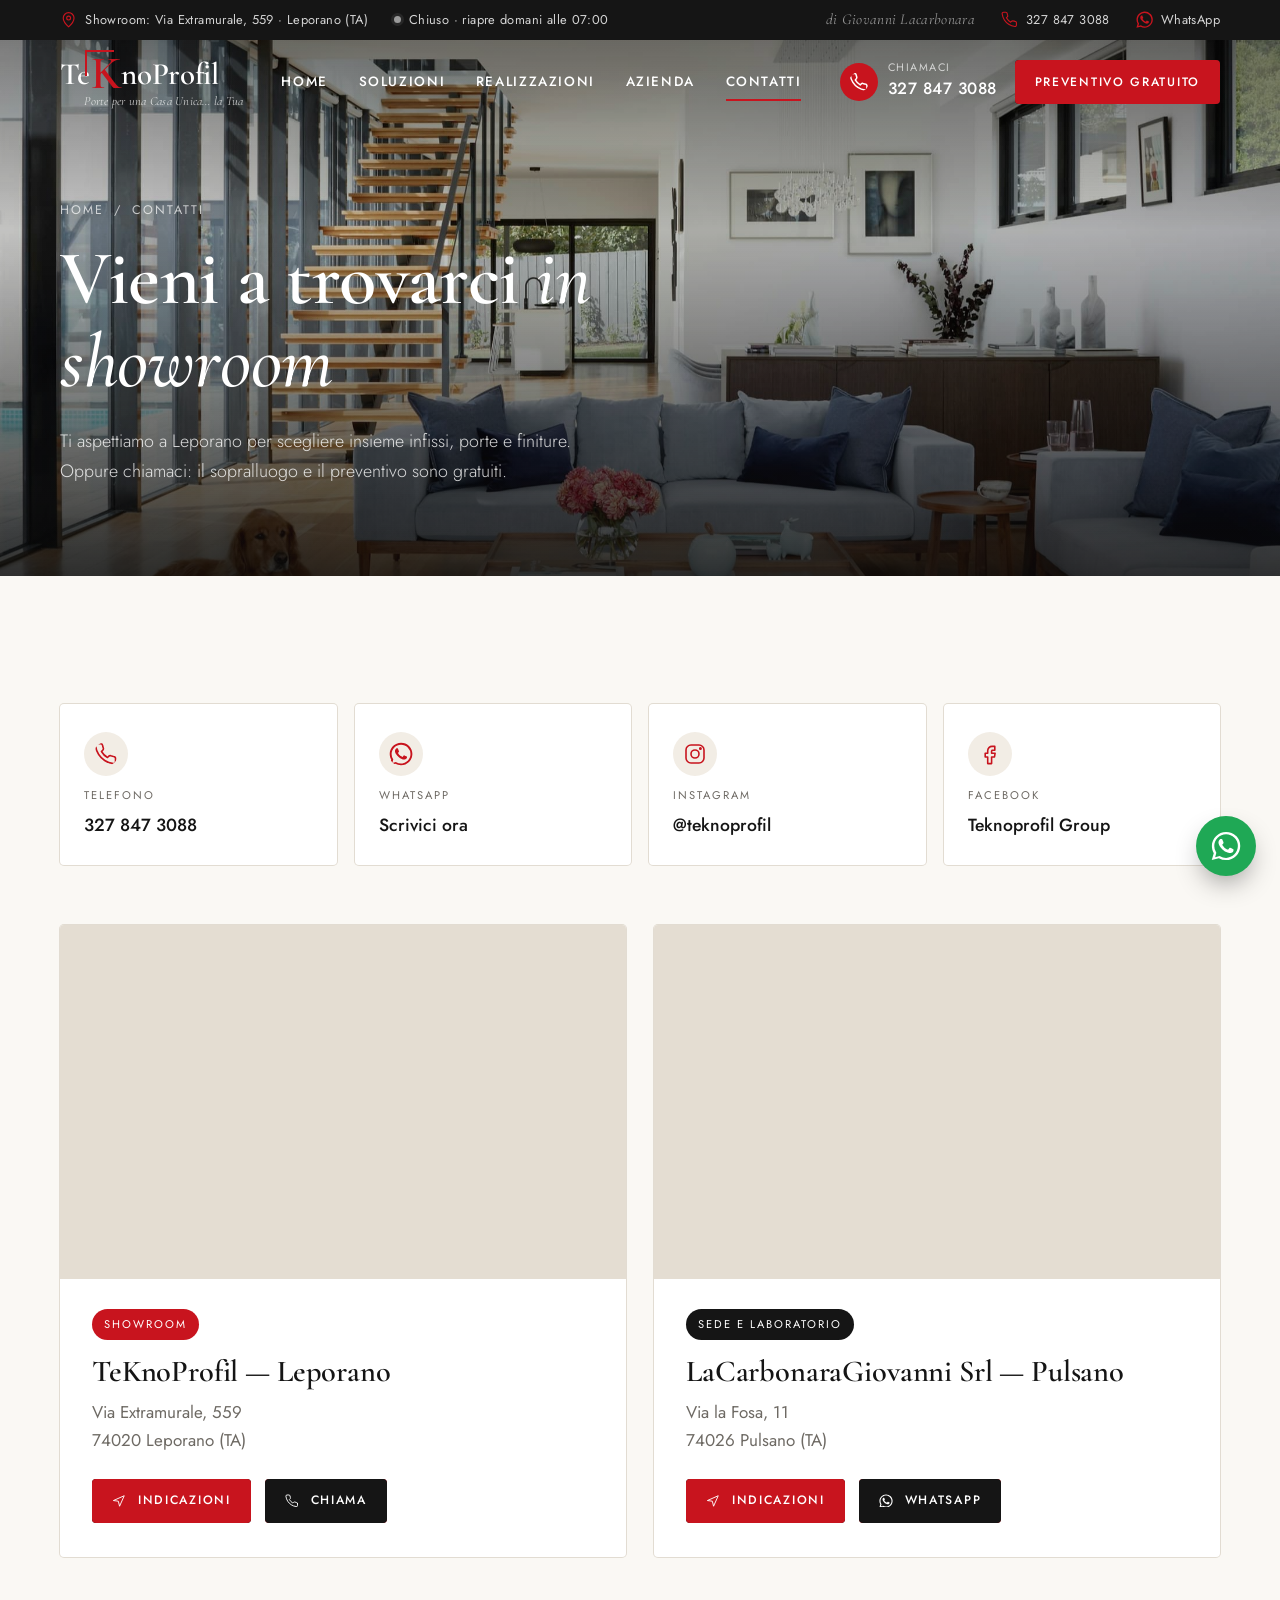
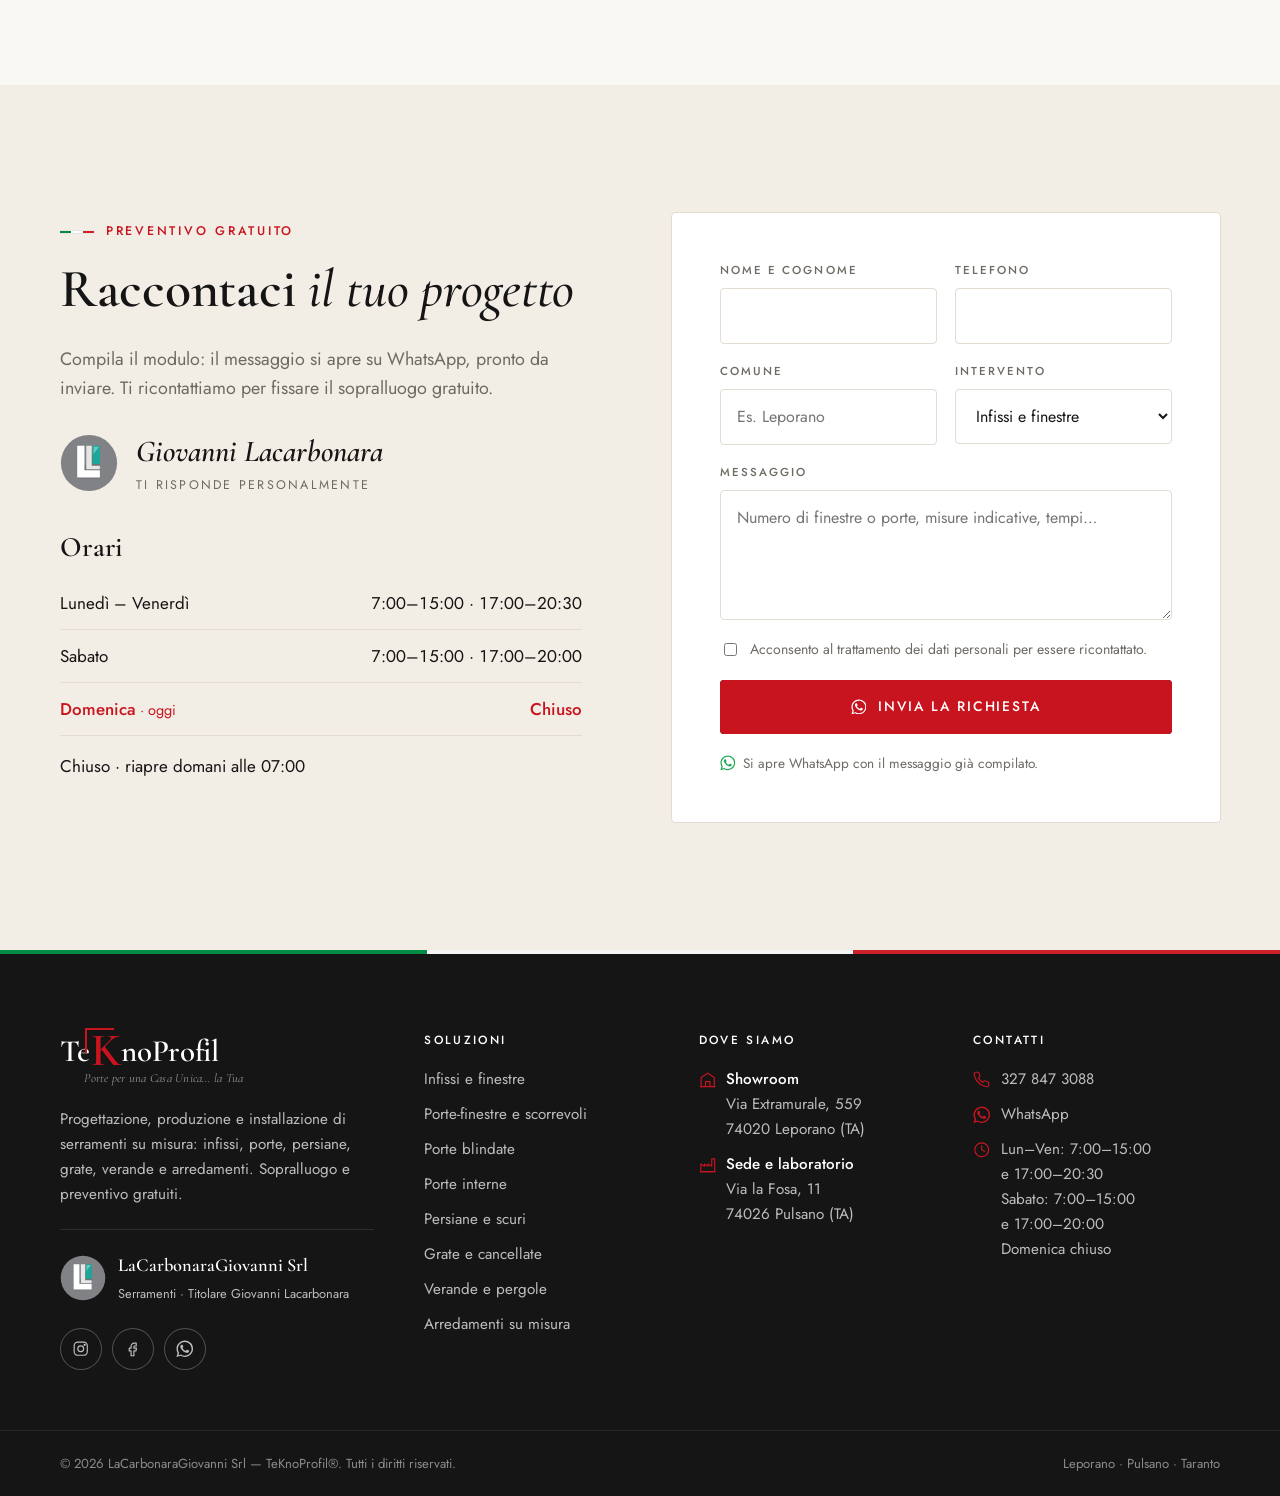
==== contatti.html @ ba3223a2 "Sito vetrina TeKnoProfil – LaCarbonaraGiovanni Srl Home con slider a tutto schermo, pagine Soluzioni" ====
<!doctype html>
<html lang="it">
<head>
<meta charset="utf-8">
<meta name="viewport" content="width=device-width, initial-scale=1, viewport-fit=cover">
<title>Contatti — Showroom a Leporano (TA) | TeKnoProfil · Giovanni Lacarbonara</title>
<meta name="description" content="Showroom TeKnoProfil: Via Extramurale 559, 74020 Leporano (TA). Sede e laboratorio: Via la Fosa 11, Pulsano (TA). Tel. e WhatsApp 327 847 3088. Preventivi gratuiti.">
<meta name="theme-color" content="#151515">
<meta property="og:type" content="website">
<meta property="og:locale" content="it_IT">
<meta property="og:site_name" content="TeKnoProfil">
<meta property="og:title" content="Contatti — Showroom a Leporano (TA) | TeKnoProfil · Giovanni Lacarbonara">
<meta property="og:description" content="Showroom TeKnoProfil: Via Extramurale 559, 74020 Leporano (TA). Sede e laboratorio: Via la Fosa 11, Pulsano (TA). Tel. e WhatsApp 327 847 3088. Preventivi gratuiti.">
<meta property="og:image" content="assets/img/hero-5.jpg">
<link rel="icon" href="assets/img/favicon.svg" type="image/svg+xml">
<link rel="preconnect" href="https://fonts.googleapis.com">
<link rel="preconnect" href="https://fonts.gstatic.com" crossorigin>
<link href="https://fonts.googleapis.com/css2?family=Cormorant+Garamond:ital,wght@0,500;0,600;0,700;1,500;1,600&family=Jost:wght@300;400;500;600&display=swap" rel="stylesheet">
<link rel="stylesheet" href="assets/css/style.css">
<script>(function(d){d.className+=' js';if(!matchMedia('(prefers-reduced-motion: reduce)').matches)d.className+=' wt-closed'})(document.documentElement)</script>
<script type="application/ld+json">{"@context":"https://schema.org","@type":"HomeAndConstructionBusiness","name":"TeKnoProfil – LaCarbonaraGiovanni Srl","founder":{"@type":"Person","name":"Giovanni Lacarbonara"},"description":"Progettazione, produzione e installazione di infissi, porte, persiane, grate e arredamenti su misura.","telephone":"+393278473088","image":"assets/img/hero-5.jpg","address":{"@type":"PostalAddress","streetAddress":"Via Extramurale 559","postalCode":"74020","addressLocality":"Leporano","addressRegion":"TA","addressCountry":"IT"},"openingHoursSpecification":[{"@type":"OpeningHoursSpecification","dayOfWeek":["Monday","Tuesday","Wednesday","Thursday","Friday"],"opens":"07:00","closes":"15:00"},{"@type":"OpeningHoursSpecification","dayOfWeek":["Monday","Tuesday","Wednesday","Thursday","Friday"],"opens":"17:00","closes":"20:30"},{"@type":"OpeningHoursSpecification","dayOfWeek":"Saturday","opens":"07:00","closes":"15:00"},{"@type":"OpeningHoursSpecification","dayOfWeek":"Saturday","opens":"17:00","closes":"20:00"}],"aggregateRating":{"@type":"AggregateRating","ratingValue":"4.7","reviewCount":"6"},"sameAs":["https://www.instagram.com/teknoprofil/","https://www.facebook.com/Teknoprofil/"]}</script>
</head>
<body data-page="contatti.html">

<div class="wt" aria-hidden="true">
  <div class="wt-leaf wt-leaf--l"><span class="wt-handle"></span></div>
  <div class="wt-leaf wt-leaf--r"></div>
  <div class="wt-brand"><span class="logo"><span class="logo-mark">Te<span class="logo-k">K</span>noProfil</span><span class="logo-tag">Porte per una Casa Unica… la Tua</span></span></div>
</div>

<header class="site-top">
  <div class="topbar">
    <div class="wrap">
      <div class="topbar-group">
        <a href="contatti.html#showroom"><svg class="i" data-i="pin"></svg>Showroom: Via Extramurale, 559 · Leporano (TA)</a>
        <span class="status" data-status>Lun–Sab 7:00–15:00 · 17:00–20:30</span>
      </div>
      <div class="topbar-group">
        <span class="topbar-brand">di Giovanni Lacarbonara</span>
        <a href="tel:+393278473088"><svg class="i" data-i="phone"></svg>327 847 3088</a>
        <a href="https://wa.me/393278473088" target="_blank" rel="noopener"><svg class="i" data-i="whatsapp"></svg>WhatsApp</a>
      </div>
    </div>
  </div>
  <div class="header">
    <div class="wrap">
      <a href="index.html" class="logo" aria-label="TeKnoProfil — Home"><span class="logo-mark">Te<span class="logo-k">K</span>noProfil</span><span class="logo-tag">Porte per una Casa Unica… la Tua</span></a>
      <nav class="nav" aria-label="Menu principale">
        <a href="index.html">Home</a>
        <a href="soluzioni.html">Soluzioni</a>
        <a href="realizzazioni.html">Realizzazioni</a>
        <a href="index.html#azienda">Azienda</a>
        <a href="contatti.html" aria-current="page">Contatti</a>
      </nav>
      <div class="header-actions">
        <a class="header-phone" href="tel:+393278473088"><svg class="i" data-i="phone"></svg><span><small>Chiamaci</small><b>327 847 3088</b></span></a>
        <a class="btn btn--sm" href="contatti.html#preventivo">Preventivo gratuito</a>
        <button class="burger" type="button" data-menu-open aria-label="Apri il menu"><svg class="i" data-i="menu"></svg></button>
      </div>
    </div>
  </div>
</header>

<div class="mmenu" role="dialog" aria-label="Menu">
  <div class="mmenu-head">
    <a href="index.html" class="logo"><span class="logo-mark">Te<span class="logo-k">K</span>noProfil</span><span class="logo-tag">Porte per una Casa Unica… la Tua</span></a>
    <button class="burger" type="button" data-menu-close aria-label="Chiudi il menu" style="display:inline-flex"><svg class="i" data-i="close"></svg></button>
  </div>
  <nav>
    <a href="index.html">Home<svg class="i" data-i="arrow"></svg></a>
    <a href="soluzioni.html">Soluzioni<svg class="i" data-i="arrow"></svg></a>
    <a href="realizzazioni.html">Realizzazioni<svg class="i" data-i="arrow"></svg></a>
    <a href="index.html#azienda">Azienda<svg class="i" data-i="arrow"></svg></a>
    <a href="contatti.html" aria-current="page">Contatti<svg class="i" data-i="arrow"></svg></a>
  </nav>
  <div class="mmenu-foot">
    <a href="tel:+393278473088"><svg class="i" data-i="phone"></svg>327 847 3088</a>
    <a href="https://wa.me/393278473088" target="_blank" rel="noopener"><svg class="i" data-i="whatsapp"></svg>Scrivici su WhatsApp</a>
    <a href="https://www.google.com/maps/dir/?api=1&destination=Via%20Extramurale%20559%2C%2074020%20Leporano%20TA" target="_blank" rel="noopener"><svg class="i" data-i="pin"></svg>Via Extramurale, 559, Leporano (TA)</a>
    <span><svg class="i" data-i="clock"></svg><span data-status>Lun–Sab 7:00–15:00 · 17:00–20:30</span></span>
  </div>
</div>

<main>
  <section class="page-hero">
    <div class="page-hero-bg" style="background-image:url('assets/img/hero-5.jpg')" data-bg-first="assets/img/hero-5.jpg"></div>
    <div class="wrap">
      <div class="crumbs"><a href="index.html">Home</a><span>/</span><span>Contatti</span></div>
      <h1>Vieni a trovarci <em>in showroom</em></h1>
      <p>Ti aspettiamo a Leporano per scegliere insieme infissi, porte e finiture. Oppure chiamaci: il sopralluogo e il preventivo sono gratuiti.</p>
    </div>
  </section>

  <section class="section">
    <div class="wrap">
      <div class="contact-cards">
        <a class="ccard" href="tel:+393278473088" data-reveal><svg class="i" data-i="phone"></svg><small>Telefono</small><b>327 847 3088</b></a>
        <a class="ccard" href="https://wa.me/393278473088" target="_blank" rel="noopener" data-reveal data-delay="1"><svg class="i" data-i="whatsapp"></svg><small>WhatsApp</small><b>Scrivici ora</b></a>
        <a class="ccard" href="https://www.instagram.com/teknoprofil/" target="_blank" rel="noopener" data-reveal data-delay="2"><svg class="i" data-i="instagram"></svg><small>Instagram</small><b>@teknoprofil</b></a>
        <a class="ccard" href="https://www.facebook.com/Teknoprofil/" target="_blank" rel="noopener" data-reveal data-delay="3"><svg class="i" data-i="facebook"></svg><small>Facebook</small><b>Teknoprofil Group</b></a>
      </div>

      <div class="contact-grid">
        <article class="place" id="showroom" data-reveal>
          <div class="place-map"><iframe title="Mappa showroom TeKnoProfil Leporano" src="https://maps.google.com/maps?q=Via%20Extramurale%20559%2C%2074020%20Leporano%20TA&z=16&output=embed" loading="lazy" referrerpolicy="no-referrer-when-downgrade"></iframe></div>
          <div class="place-body">
            <span class="place-label">Showroom</span>
            <h3>TeKnoProfil — Leporano</h3>
            <address>Via Extramurale, 559<br>74020 Leporano (TA)</address>
            <div class="btn-row">
              <a class="btn btn--sm" href="https://www.google.com/maps/dir/?api=1&destination=Via%20Extramurale%20559%2C%2074020%20Leporano%20TA" target="_blank" rel="noopener"><svg class="i" data-i="nav"></svg> Indicazioni</a>
              <a class="btn btn--sm btn--dark" href="tel:+393278473088"><svg class="i" data-i="phone"></svg> Chiama</a>
            </div>
          </div>
        </article>
        <article class="place" id="laboratorio" data-reveal data-delay="1">
          <div class="place-map"><iframe title="Mappa sede LaCarbonaraGiovanni Srl Pulsano" src="https://maps.google.com/maps?q=Lacarbonaragiovanni%20Srl%2C%20Via%20la%20Fosa%2011%2C%2074026%20Pulsano%20TA&z=16&output=embed" loading="lazy" referrerpolicy="no-referrer-when-downgrade"></iframe></div>
          <div class="place-body">
            <span class="place-label place-label--dark">Sede e laboratorio</span>
            <h3>LaCarbonaraGiovanni Srl — Pulsano</h3>
            <address>Via la Fosa, 11<br>74026 Pulsano (TA)</address>
            <div class="btn-row">
              <a class="btn btn--sm" href="https://maps.app.goo.gl/sTUHsdNEPyLSbKh97" target="_blank" rel="noopener"><svg class="i" data-i="nav"></svg> Indicazioni</a>
              <a class="btn btn--sm btn--dark" href="https://wa.me/393278473088" target="_blank" rel="noopener"><svg class="i" data-i="whatsapp"></svg> WhatsApp</a>
            </div>
          </div>
        </article>
      </div>
    </div>
  </section>

  <section class="section section--sand" id="preventivo">
    <div class="wrap split" style="align-items:start">
      <div>
        <span class="kicker" data-reveal>Preventivo gratuito</span>
        <h2 data-reveal>Raccontaci <em>il tuo progetto</em></h2>
        <p class="lead" data-reveal>Compila il modulo: il messaggio si apre su WhatsApp, pronto da inviare. Ti ricontattiamo per fissare il sopralluogo gratuito.</p>
        <div class="signature" data-reveal style="border-top:0;padding-top:0;margin:30px 0 34px">
          <span class="signature-mono"><svg class="lcg-mark" viewBox="0 0 64 64" width="58" height="58" aria-hidden="true"><circle cx="32" cy="32" r="31" fill="#808285"/><path d="M44 13v36H19v-3l25-33z" fill="#000" opacity=".12"/><path d="M19 13h8v27h17v8H19z" fill="#fff"/><path d="M29 13h6v22h9v4H29z" fill="#e6e6e6"/><path d="M36 13h8v20h-8z" fill="#17a99b"/><path d="M37 14h6l-6 8z" fill="#fff" opacity=".35"/></svg></span>
          <div><b>Giovanni Lacarbonara</b><span>Ti risponde personalmente</span></div>
        </div>
        <h3 data-reveal>Orari</h3>
        <table class="hours" data-reveal>
          <tr data-day="1,2,3,4,5"><td>Lunedì – Venerdì</td><td>7:00–15:00 · 17:00–20:30</td></tr>
          <tr data-day="6"><td>Sabato</td><td>7:00–15:00 · 17:00–20:00</td></tr>
          <tr data-day="0"><td>Domenica</td><td>Chiuso</td></tr>
        </table>
        <p data-reveal style="margin-top:16px;display:flex;gap:10px;align-items:center"><span class="status" data-status style="color:var(--ink)"></span></p>
      </div>
      <div class="form-card" data-reveal>
        <form class="form" data-wa-form>
          <div class="field"><label for="f-nome">Nome e cognome</label><input id="f-nome" name="nome" autocomplete="name" required></div>
          <div class="field"><label for="f-tel">Telefono</label><input id="f-tel" name="telefono" type="tel" autocomplete="tel" required></div>
          <div class="field"><label for="f-comune">Comune</label><input id="f-comune" name="comune" autocomplete="address-level2" placeholder="Es. Leporano"></div>
          <div class="field"><label for="f-tipo">Intervento</label><select id="f-tipo" name="tipo"><option>Infissi e finestre</option><option>Porte-finestre e scorrevoli</option><option>Porte blindate</option><option>Porte interne</option><option>Persiane e scuri</option><option>Grate, cancelli e ferro</option><option>Verande e pergole</option><option>Scale su misura</option><option>Arredamenti e ristrutturazioni</option><option>Altro</option></select></div>
          <div class="field field--full"><label for="f-msg">Messaggio</label><textarea id="f-msg" name="messaggio" placeholder="Numero di finestre o porte, misure indicative, tempi…"></textarea></div>
          <label class="check"><input type="checkbox" required> Acconsento al trattamento dei dati personali per essere ricontattato.</label>
          <div class="field--full"><button class="btn btn--block" type="submit"><svg class="i" data-i="whatsapp"></svg> Invia la richiesta</button></div>
          <p class="form-note"><svg class="i" data-i="whatsapp"></svg> Si apre WhatsApp con il messaggio già compilato.</p>
        </form>
      </div>
    </div>
  </section>
</main>

<footer class="footer">
  <div class="tricolor"></div>
  <div class="wrap footer-top">
    <div class="footer-brand">
      <a href="index.html" class="logo"><span class="logo-mark">Te<span class="logo-k">K</span>noProfil</span><span class="logo-tag">Porte per una Casa Unica… la Tua</span></a>
      <p>Progettazione, produzione e installazione di serramenti su misura: infissi, porte, persiane, grate, verande e arredamenti. Sopralluogo e preventivo gratuiti.</p>
      <div class="lcg"><svg class="lcg-mark" viewBox="0 0 64 64" width="46" height="46" aria-hidden="true"><circle cx="32" cy="32" r="31" fill="#808285"/><path d="M44 13v36H19v-3l25-33z" fill="#000" opacity=".12"/><path d="M19 13h8v27h17v8H19z" fill="#fff"/><path d="M29 13h6v22h9v4H29z" fill="#e6e6e6"/><path d="M36 13h8v20h-8z" fill="#17a99b"/><path d="M37 14h6l-6 8z" fill="#fff" opacity=".35"/></svg><div><b>LaCarbonaraGiovanni Srl</b><span>Serramenti · Titolare Giovanni Lacarbonara</span></div></div>
      <div class="social">
        <a href="https://www.instagram.com/teknoprofil/" target="_blank" rel="noopener" aria-label="Instagram"><svg class="i" data-i="instagram"></svg></a>
        <a href="https://www.facebook.com/Teknoprofil/" target="_blank" rel="noopener" aria-label="Facebook"><svg class="i" data-i="facebook"></svg></a>
        <a href="https://wa.me/393278473088" target="_blank" rel="noopener" aria-label="WhatsApp"><svg class="i" data-i="whatsapp"></svg></a>
      </div>
    </div>
    <div>
      <h4>Soluzioni</h4>
      <ul>
        <li><a href="soluzioni.html#infissi">Infissi e finestre</a></li>
        <li><a href="soluzioni.html#porte-finestre">Porte-finestre e scorrevoli</a></li>
        <li><a href="soluzioni.html#blindate">Porte blindate</a></li>
        <li><a href="soluzioni.html#interne">Porte interne</a></li>
        <li><a href="soluzioni.html#persiane">Persiane e scuri</a></li>
        <li><a href="soluzioni.html#ferro">Grate e cancellate</a></li>
        <li><a href="soluzioni.html#verande">Verande e pergole</a></li>
        <li><a href="soluzioni.html#arredamenti">Arredamenti su misura</a></li>
      </ul>
    </div>
    <div>
      <h4>Dove siamo</h4>
      <ul>
        <li><svg class="i" data-i="showroom"></svg><a href="contatti.html#showroom"><b style="color:#fff;font-weight:500">Showroom</b><br>Via Extramurale, 559<br>74020 Leporano (TA)</a></li>
        <li><svg class="i" data-i="factory"></svg><a href="contatti.html#laboratorio"><b style="color:#fff;font-weight:500">Sede e laboratorio</b><br>Via la Fosa, 11<br>74026 Pulsano (TA)</a></li>
      </ul>
    </div>
    <div>
      <h4>Contatti</h4>
      <ul>
        <li><svg class="i" data-i="phone"></svg><a href="tel:+393278473088">327 847 3088</a></li>
        <li><svg class="i" data-i="whatsapp"></svg><a href="https://wa.me/393278473088" target="_blank" rel="noopener">WhatsApp</a></li>
        <li><svg class="i" data-i="clock"></svg><span>Lun–Ven: 7:00–15:00<br>e 17:00–20:30<br>Sabato: 7:00–15:00<br>e 17:00–20:00<br>Domenica chiuso</span></li>
      </ul>
    </div>
  </div>
  <div class="footer-bottom">
    <div class="wrap">
      <span>© <span data-year>2026</span> LaCarbonaraGiovanni Srl — TeKnoProfil®. Tutti i diritti riservati.</span>
      <span>Leporano · Pulsano · Taranto</span>
    </div>
  </div>
</footer>

<a class="fab-wa" href="https://wa.me/393278473088" target="_blank" rel="noopener" aria-label="Scrivici su WhatsApp"><svg class="i" data-i="whatsapp"></svg></a>
<nav class="mbar" aria-label="Azioni rapide">
  <a href="tel:+393278473088"><svg class="i" data-i="phone"></svg>Chiama</a>
  <a class="is-wa" href="https://wa.me/393278473088" target="_blank" rel="noopener"><svg class="i" data-i="whatsapp"></svg>WhatsApp</a>
  <a href="https://www.google.com/maps/dir/?api=1&destination=Via%20Extramurale%20559%2C%2074020%20Leporano%20TA" target="_blank" rel="noopener"><svg class="i" data-i="nav"></svg>Mappa</a>
  <a class="is-red" href="contatti.html#preventivo"><svg class="i" data-i="ruler"></svg>Preventivo</a>
</nav>

<script src="assets/js/main.js"></script>
</body>
</html>
---- assets/css/style.css ----
/* ==========================================================================
   TeKnoProfil — LaCarbonaraGiovanni Srl
   Charte : noir / rouge TeKnoProfil / crème, accents tricolores
   ========================================================================== */

:root {
  --ink: #151515;
  --ink-2: #212325;
  --ink-3: #2c2f32;
  --red: #c8141e;
  --red-dark: #9d0f17;
  --paper: #faf8f4;
  --sand: #f2ede5;
  --stone: #e4ddd2;
  --line: #e2dcd2;
  --muted: #6e6a64;
  --white: #fff;
  --it-green: #008c45;
  --it-red: #cd212a;

  --f-display: "Cormorant Garamond", "Times New Roman", serif;
  --f-text: "Jost", "Helvetica Neue", Arial, sans-serif;

  --wrap: 1240px;
  --gutter: clamp(16px, 4vw, 40px);
  --tb: 40px;          /* topbar height */
  --hh: 84px;          /* header height */
  --radius: 4px;
  --ease: cubic-bezier(.65, .05, .25, 1);
  --shadow: 0 18px 40px -22px rgba(0, 0, 0, .35);
}

*, *::before, *::after { box-sizing: border-box; }
html { scroll-behavior: smooth; -webkit-text-size-adjust: 100%; }
body {
  margin: 0;
  font-family: var(--f-text);
  font-size: 17px;
  line-height: 1.65;
  color: var(--ink);
  background: var(--paper);
  -webkit-font-smoothing: antialiased;
  overflow-x: hidden;
}
img { max-width: 100%; height: auto; display: block; }
a { color: inherit; text-decoration: none; }
button { font: inherit; color: inherit; background: none; border: 0; cursor: pointer; }
svg.i { width: 1.15em; height: 1.15em; flex: none; fill: none; stroke: currentColor; stroke-width: 1.6; stroke-linecap: round; stroke-linejoin: round; }
svg.i--fill { fill: currentColor; stroke: none; }
.sr-only { position: absolute; width: 1px; height: 1px; overflow: hidden; clip: rect(0 0 0 0); white-space: nowrap; }
.wrap { width: 100%; max-width: var(--wrap); margin: 0 auto; padding: 0 var(--gutter); }
::selection { background: var(--red); color: #fff; }

/* ---------- Typography ---------- */
h1, h2, h3, h4, .step-n, .fact b, .media-badge b, .feature-num { font-variant-numeric: lining-nums; }
h1, h2, h3, h4 { font-family: var(--f-display); font-weight: 600; line-height: 1.08; margin: 0 0 .5em; letter-spacing: -.005em; }
h1 { font-size: clamp(2.6rem, 6.4vw, 5.4rem); }
h2 { font-size: clamp(2.1rem, 4.2vw, 3.4rem); }
h3 { font-size: clamp(1.5rem, 2.2vw, 1.9rem); }
h1 em, h2 em, h3 em { font-style: italic; font-weight: 500; }
p { margin: 0 0 1.1em; }
.lead { font-size: clamp(1.05rem, 1.4vw, 1.2rem); color: var(--muted); max-width: 62ch; }

.kicker {
  display: inline-flex; align-items: center; gap: 12px;
  font-size: .78rem; font-weight: 500; letter-spacing: .22em; text-transform: uppercase;
  color: var(--red); margin-bottom: 18px;
}
.kicker::before {
  content: ""; width: 34px; height: 2px; flex: none;
  background: linear-gradient(90deg, var(--it-green) 0 33.3%, #fff 33.3% 66.6%, var(--it-red) 66.6%);
  box-shadow: 0 0 0 .5px rgba(0,0,0,.08);
}
.kicker--light { color: #fff; }

.section { padding: clamp(72px, 10vw, 130px) 0; position: relative; }
.section--sand { background: var(--sand); }
.section--dark { background: var(--ink); color: #fff; }
.section--dark .lead { color: rgba(255,255,255,.72); }
.section-head { display: flex; align-items: flex-end; justify-content: space-between; gap: 32px; margin-bottom: clamp(40px, 5vw, 64px); flex-wrap: wrap; }
.section-head h2 { margin: 0; max-width: 13em; }
.section-head--center { flex-direction: column; align-items: center; text-align: center; }
.section-head--center h2 { max-width: 22ch; }
.section-head--center .lead { margin: 0 auto; }
.title-rule { display: block; width: 46px; height: 2px; background: var(--red); margin: 18px auto 0; }

/* ---------- Logo ---------- */
.logo { display: inline-flex; flex-direction: column; line-height: 1; color: var(--ink); }
.logo-mark {
  font-family: var(--f-display); font-weight: 600; font-size: 31px; letter-spacing: -.01em;
  display: inline-flex; align-items: flex-end; white-space: nowrap;
}
.logo-k {
  position: relative; color: var(--red); font-size: 1.5em; line-height: .72; margin: 0 .015em 0 .03em;
  font-weight: 600;
}
.logo-k::before {
  content: ""; position: absolute; left: -.13em; top: -.13em; width: .62em; height: .55em;
  border-top: 2px solid var(--red); border-left: 2px solid var(--red);
}
.logo-tag {
  font-family: var(--f-display); font-style: italic; font-size: 12.5px; letter-spacing: .02em;
  margin: 5px 0 0 1.95em; color: var(--muted); white-space: nowrap;
}

/* ---------- Buttons : "anta" — le due ante si aprono al passaggio ---------- */
.btn {
  --leaf: var(--red); --behind: var(--ink); --fg: #fff; --fg-hover: #fff;
  position: relative; isolation: isolate; overflow: hidden;
  display: inline-flex; align-items: center; justify-content: center; gap: 12px;
  min-height: 54px; padding: 0 30px;
  font-family: var(--f-text); font-size: .86rem; font-weight: 500; letter-spacing: .14em; text-transform: uppercase;
  color: var(--fg); background: var(--behind);
  border-radius: var(--radius);
  perspective: 420px;
  transition: color .4s var(--ease), box-shadow .4s;
  white-space: nowrap;
}
.btn::before, .btn::after {
  content: ""; position: absolute; top: 0; bottom: 0; width: 50.5%; z-index: -1;
  background: var(--leaf);
  transition: transform .62s var(--ease);
  backface-visibility: hidden;
}
.btn::before { left: 0; transform-origin: left center; }
.btn::after { right: 0; transform-origin: right center; }
.btn:hover::before, .btn:focus-visible::before { transform: rotateY(-86deg); }
.btn:hover::after, .btn:focus-visible::after { transform: rotateY(86deg); }
.btn:hover, .btn:focus-visible { color: var(--fg-hover); box-shadow: 0 14px 30px -14px rgba(0,0,0,.5); }
.btn:focus-visible { outline: 2px solid var(--red); outline-offset: 3px; }
.btn .i { transition: transform .45s var(--ease); }
.btn:hover .i--arrow { transform: translateX(5px); }
.btn--dark { --leaf: var(--ink); --behind: var(--red); }
.btn--light { --leaf: #fff; --behind: var(--red); --fg: var(--ink); --fg-hover: #fff; }
/* vetro : le ante bianche partono aperte e si chiudono al passaggio */
.btn--glass { --leaf: #fff; --behind: rgba(255,255,255,.08); --fg: #fff; --fg-hover: var(--ink); box-shadow: inset 0 0 0 1px rgba(255,255,255,.6); backdrop-filter: blur(6px); }
.btn--glass::before { transform: rotateY(-90deg); }
.btn--glass::after { transform: rotateY(90deg); }
.btn--glass:hover::before, .btn--glass:hover::after, .btn--glass:focus-visible::before, .btn--glass:focus-visible::after { transform: rotateY(0); }
.btn--glass:hover { box-shadow: inset 0 0 0 1px #fff; }
.btn--wa { --leaf: #1fa855; --behind: var(--ink); }
.btn--sm { min-height: 44px; padding: 0 20px; font-size: .76rem; }
.btn--block { width: 100%; }
.btn-row { display: flex; flex-wrap: wrap; gap: 14px; }

.link-arrow {
  display: inline-flex; align-items: center; gap: 10px; font-weight: 500; font-size: .85rem;
  letter-spacing: .14em; text-transform: uppercase; color: var(--ink);
  padding-bottom: 4px; background: linear-gradient(var(--red), var(--red)) left bottom / 0 2px no-repeat;
  transition: background-size .45s var(--ease);
}
.link-arrow:hover { background-size: 100% 2px; }
.link-arrow .i { color: var(--red); transition: transform .4s var(--ease); }
.link-arrow:hover .i { transform: translateX(4px); }
.section--dark .link-arrow { color: #fff; }

/* ---------- Header ---------- */
.site-top { position: fixed; inset: 0 0 auto; z-index: 100; transition: transform .5s var(--ease); }
.topbar {
  height: var(--tb); background: var(--ink); color: rgba(255,255,255,.82);
  font-size: .8rem; letter-spacing: .03em;
}
.topbar .wrap { height: 100%; display: flex; align-items: center; justify-content: space-between; gap: 24px; }
.topbar-group { display: flex; align-items: center; gap: 26px; }
.topbar a, .topbar span { display: inline-flex; align-items: center; gap: 8px; white-space: nowrap; }
.topbar a:hover { color: #fff; }
.topbar .i { color: var(--red); font-size: 15px; }
.topbar-brand { color: rgba(255,255,255,.55); font-style: italic; font-family: var(--f-display); font-size: .95rem; letter-spacing: .02em; }
.status { gap: 8px; }
.status::before { content: ""; width: 7px; height: 7px; border-radius: 50%; background: #9a9a9a; box-shadow: 0 0 0 3px rgba(255,255,255,.08); }
.status.is-open::before { background: #2ecc71; animation: pulse 2s infinite; }
@keyframes pulse { 50% { box-shadow: 0 0 0 6px rgba(46,204,113,.0), 0 0 0 3px rgba(46,204,113,.25); } }

.header { height: var(--hh); transition: background .4s, box-shadow .4s, color .4s; color: #fff; }
.header .wrap { height: 100%; display: flex; align-items: center; justify-content: space-between; gap: 28px; }
.header .logo { color: #fff; }
.header .logo-tag { color: rgba(255,255,255,.75); }
.site-top.is-solid .header { background: rgba(250,248,244,.97); color: var(--ink); box-shadow: 0 1px 0 var(--line), 0 10px 30px -20px rgba(0,0,0,.4); backdrop-filter: blur(10px); }
.site-top.is-solid .header .logo { color: var(--ink); }
.site-top.is-solid .header .logo-tag { color: var(--muted); }
.site-top.is-scrolled { transform: translateY(calc(-1 * var(--tb))); }

.nav { display: flex; align-items: center; gap: clamp(18px, 2.4vw, 36px); }
.nav a {
  position: relative; font-size: .84rem; font-weight: 500; letter-spacing: .12em; text-transform: uppercase; padding: 8px 0;
}
.nav a::after {
  content: ""; position: absolute; left: 50%; right: 50%; bottom: 0; height: 2px; background: var(--red);
  transition: left .4s var(--ease), right .4s var(--ease);
}
.nav a:hover::after, .nav a[aria-current="page"]::after { left: 0; right: 0; }
.header-actions { display: flex; align-items: center; gap: 18px; }
.header-phone { display: inline-flex; align-items: center; gap: 10px; font-weight: 500; letter-spacing: .03em; white-space: nowrap; }
.header-phone .i { width: 38px; height: 38px; padding: 9px; border-radius: 50%; background: var(--red); color: #fff; stroke-width: 1.8; }
.header-phone small { display: block; font-size: .68rem; letter-spacing: .14em; text-transform: uppercase; opacity: .7; font-weight: 400; line-height: 1.1; }
.header-phone b { font-weight: 500; font-size: 1.02rem; line-height: 1.2; }

.burger { display: none; width: 46px; height: 46px; align-items: center; justify-content: center; border-radius: 50%; }
.burger .i { width: 26px; height: 26px; stroke-width: 1.8; }

/* ---------- Mobile menu : si apre come una finestra (dal centro) ---------- */
.mmenu {
  position: fixed; inset: 0; z-index: 200; background: var(--ink); color: #fff;
  display: flex; flex-direction: column; padding: 22px var(--gutter) 30px;
  clip-path: inset(0 50% 0 50%); visibility: hidden;
  transition: clip-path .7s var(--ease), visibility 0s .7s;
}
.mmenu.is-open { clip-path: inset(0 0 0 0); visibility: visible; transition: clip-path .7s var(--ease), visibility 0s; }
.mmenu-head { display: flex; justify-content: space-between; align-items: center; }
.mmenu-head .logo { color: #fff; }
.mmenu-head .logo-tag { color: rgba(255,255,255,.6); }
.mmenu nav { display: flex; flex-direction: column; margin: auto 0; }
.mmenu nav a {
  font-family: var(--f-display); font-size: 2.4rem; font-weight: 500; padding: 8px 0;
  border-bottom: 1px solid rgba(255,255,255,.1); display: flex; justify-content: space-between; align-items: center;
  opacity: 0; transform: translateY(18px); transition: opacity .5s, transform .5s var(--ease), color .3s;
}
.mmenu nav a .i { color: var(--red); }
.mmenu nav a[aria-current="page"] { color: var(--red); }
.mmenu.is-open nav a { opacity: 1; transform: none; }
.mmenu.is-open nav a:nth-child(1) { transition-delay: .25s; }
.mmenu.is-open nav a:nth-child(2) { transition-delay: .3s; }
.mmenu.is-open nav a:nth-child(3) { transition-delay: .35s; }
.mmenu.is-open nav a:nth-child(4) { transition-delay: .4s; }
.mmenu.is-open nav a:nth-child(5) { transition-delay: .45s; }
.mmenu-foot { display: grid; gap: 10px; font-size: .95rem; color: rgba(255,255,255,.75); }
.mmenu-foot a, .mmenu-foot span { display: flex; align-items: center; gap: 10px; }
.mmenu-foot .i { color: var(--red); }

/* ---------- Hero slider ---------- */
.hero { position: relative; height: 100vh; height: 100svh; min-height: 620px; color: #fff; overflow: hidden; background: var(--ink); }
.hero-slide {
  position: absolute; inset: 0; margin: 0;
  background: var(--ink) center / cover no-repeat;
  opacity: 0; z-index: 0;
  transition: opacity 1.6s ease;
}
.hero-slide.is-active { opacity: 1; z-index: 2; animation: kenburns 9s linear forwards; }
.hero-slide.is-leaving { opacity: 1; z-index: 1; animation: kenburns 9s linear forwards; transition: none; }
@keyframes kenburns { from { transform: scale(1.13); } to { transform: scale(1.0); } }
.hero-slides { position: absolute; inset: 0; z-index: 0; overflow: hidden; }
.hero::after {
  content: ""; position: absolute; inset: 0; pointer-events: none; z-index: 1;
  background:
    linear-gradient(90deg, rgba(10,10,10,.78) 0%, rgba(10,10,10,.45) 42%, rgba(10,10,10,.05) 75%),
    linear-gradient(180deg, rgba(10,10,10,.55) 0%, rgba(10,10,10,0) 28%, rgba(10,10,10,0) 62%, rgba(10,10,10,.7) 100%);
}
.hero-content {
  position: relative; z-index: 2; height: 100%;
  display: flex; flex-direction: column; justify-content: center;
  padding-top: calc(var(--tb) + var(--hh) - 20px);
}
.hero-content h1 { max-width: 11.5em; margin-bottom: .35em; text-shadow: 0 2px 30px rgba(0,0,0,.25); }
.hero-content h1 em { color: #fff; display: block; }
.hero-content h1 .red { color: var(--red); font-style: normal; }
.hero-content p { font-size: clamp(1.05rem, 1.5vw, 1.25rem); max-width: 46ch; color: rgba(255,255,255,.86); margin-bottom: 34px; font-weight: 300; }
.hero-badge {
  display: inline-flex; align-items: center; gap: 10px; margin-top: 34px; font-size: .85rem; color: rgba(255,255,255,.85);
}
.hero-badge .stars { color: #f5b301; letter-spacing: 2px; display: inline-flex; }
.hero-badge .stars .i { width: 15px; height: 15px; }
.hero-badge b { color: #fff; font-weight: 500; }

.hero-bottom {
  position: absolute; z-index: 3; left: 0; right: 0; bottom: 0; padding-bottom: 34px;
}
.hero-bottom .wrap { display: flex; align-items: flex-end; justify-content: space-between; gap: 30px; }
.hero-caption { font-family: var(--f-display); font-style: italic; font-size: 1.25rem; color: rgba(255,255,255,.9); min-height: 1.6em; }
.hero-caption span { display: inline-block; transition: opacity .6s, transform .6s var(--ease); }
.hero-caption span.is-out { opacity: 0; transform: translateY(10px); }
.hero-controls { display: flex; align-items: center; gap: 22px; }
.hero-count { font-size: .82rem; letter-spacing: .18em; color: rgba(255,255,255,.75); font-variant-numeric: tabular-nums; }
.hero-count b { color: #fff; font-weight: 500; }
.hero-bars { display: flex; gap: 8px; }
.hero-bars button { width: 38px; height: 22px; position: relative; }
.hero-bars button::before, .hero-bars button::after { content: ""; position: absolute; left: 0; right: 0; top: 10px; height: 2px; background: rgba(255,255,255,.3); }
.hero-bars button::after { background: #fff; transform: scaleX(0); transform-origin: left; }
.hero-bars button.is-done::after { transform: scaleX(1); }
.hero-bars button.is-active::after { animation: bar var(--dur, 6.5s) linear forwards; }
@keyframes bar { to { transform: scaleX(1); } }
.hero-arrows { display: flex; gap: 8px; }
.hero-arrows button { width: 46px; height: 46px; border-radius: 50%; display: grid; place-items: center; box-shadow: inset 0 0 0 1px rgba(255,255,255,.4); transition: background .3s, color .3s; }
.hero-arrows button:hover { background: #fff; color: var(--ink); }
.scroll-cue {
  position: absolute; z-index: 3; left: 50%; bottom: 26px; transform: translateX(-50%);
  width: 26px; height: 42px; border-radius: 14px; box-shadow: inset 0 0 0 1.5px rgba(255,255,255,.6);
}
.scroll-cue::after { content: ""; position: absolute; left: 50%; top: 9px; width: 3px; height: 8px; margin-left: -1.5px; border-radius: 2px; background: #fff; animation: cue 1.8s infinite; }
@keyframes cue { 0% { opacity: 0; transform: translateY(0); } 30% { opacity: 1; } 100% { opacity: 0; transform: translateY(12px); } }

/* Page hero (pages interne) */
.page-hero { position: relative; min-height: 64vh; display: flex; align-items: flex-end; color: #fff; overflow: hidden; background: var(--ink); }
.page-hero-bg { position: absolute; inset: 0; background: center / cover no-repeat; transform: scale(1.06); animation: slowzoom 14s ease-out forwards; }
@keyframes slowzoom { to { transform: scale(1); } }
.page-hero::after { content: ""; position: absolute; inset: 0; background: linear-gradient(180deg, rgba(10,10,10,.6) 0%, rgba(10,10,10,.2) 40%, rgba(10,10,10,.82) 100%); }
.page-hero .wrap { position: relative; z-index: 2; padding-top: calc(var(--tb) + var(--hh) + 60px); padding-bottom: clamp(48px, 7vw, 90px); }
.page-hero h1 { font-size: clamp(2.6rem, 6vw, 4.8rem); max-width: 16ch; margin-bottom: .3em; }
.page-hero p { max-width: 56ch; color: rgba(255,255,255,.82); font-size: 1.12rem; font-weight: 300; margin: 0; }
.crumbs { display: flex; gap: 10px; font-size: .78rem; letter-spacing: .16em; text-transform: uppercase; color: rgba(255,255,255,.7); margin-bottom: 18px; }
.crumbs a:hover { color: #fff; }

/* ---------- Quick info strip ---------- */
.quick { background: var(--ink); color: #fff; position: relative; z-index: 4; }
.quick-grid { display: grid; grid-template-columns: repeat(4, 1fr); }
.quick-item {
  display: flex; gap: 16px; align-items: center; padding: 26px 22px;
  border-left: 1px solid rgba(255,255,255,.09); transition: background .35s;
}
.quick-item:first-child { border-left: 0; padding-left: 0; }
a.quick-item:hover { background: rgba(255,255,255,.04); }
.quick-item > .i { width: 46px; height: 46px; padding: 11px; border-radius: 50%; box-shadow: inset 0 0 0 1px rgba(255,255,255,.35); color: #fff; }
.quick-item small { display: block; font-size: .7rem; letter-spacing: .18em; text-transform: uppercase; color: rgba(255,255,255,.55); }
.quick-item b { display: block; font-weight: 500; font-size: 1.02rem; line-height: 1.35; }
.quick-item em { font-style: normal; font-size: .85rem; color: rgba(255,255,255,.7); }
.tricolor { height: 4px; background: linear-gradient(90deg, var(--it-green) 0 33.33%, #f4f4f4 33.33% 66.66%, var(--it-red) 66.66%); }

/* ---------- Solutions grid ---------- */
.sol-grid { display: grid; grid-template-columns: repeat(4, 1fr); gap: 22px; }
.sol-card {
  position: relative; display: flex; flex-direction: column; background: #fff; border-radius: var(--radius);
  overflow: hidden; box-shadow: 0 1px 0 var(--line), 0 0 0 1px var(--line);
  transition: transform .5s var(--ease), box-shadow .5s;
}
.sol-card:hover { transform: translateY(-6px); box-shadow: var(--shadow), 0 0 0 1px var(--line); }
.sol-media { position: relative; aspect-ratio: 4 / 3.1; overflow: hidden; background: var(--stone); }
.sol-media img { width: 100%; height: 100%; object-fit: cover; transition: transform 1.2s var(--ease); }
.sol-card:hover .sol-media img { transform: scale(1.07); }
.sol-body { display: flex; align-items: center; gap: 14px; padding: 18px 20px; }
.sol-body .i { width: 34px; height: 34px; color: var(--ink); stroke-width: 1.3; }
.sol-body h3 { font-size: 1.32rem; margin: 0; flex: 1; line-height: 1.15; }
.sol-body .go { width: 34px; height: 34px; border-radius: 50%; display: grid; place-items: center; background: var(--sand); color: var(--red); transition: background .4s, color .4s, transform .4s var(--ease); }
.sol-card:hover .go { background: var(--red); color: #fff; transform: rotate(-45deg); }
.sol-more { margin-top: 36px; display: flex; justify-content: space-between; align-items: center; gap: 20px; flex-wrap: wrap; color: var(--muted); }
.sol-more p { margin: 0; }

/* ---------- Split / Azienda ---------- */
.split { display: grid; grid-template-columns: 1fr 1.05fr; gap: clamp(40px, 7vw, 110px); align-items: center; }
.split--rev .split-media { order: 2; }
.split-media { position: relative; }
.split-media img { width: 100%; border-radius: var(--radius); object-fit: cover; }
.media-tall { aspect-ratio: 4 / 5; }
.media-wide { aspect-ratio: 4 / 3; }
.media-badge {
  position: absolute; right: -24px; bottom: 34px; background: var(--red); color: #fff;
  padding: 22px 26px; border-radius: var(--radius); box-shadow: var(--shadow); max-width: 230px;
}
.media-badge b { font-family: var(--f-display); font-size: 2.6rem; font-weight: 600; line-height: 1; display: flex; align-items: center; gap: 8px; }
.media-badge b .i { width: 24px; height: 24px; color: #ffd34d; }
.media-badge span { font-size: .85rem; letter-spacing: .04em; opacity: .9; }
.media-frame::before {
  content: ""; position: absolute; left: -18px; top: -18px; width: 42%; height: 42%;
  border-top: 2px solid var(--red); border-left: 2px solid var(--red); pointer-events: none;
}
.signature { display: flex; align-items: center; gap: 18px; margin-top: 34px; padding-top: 28px; border-top: 1px solid var(--line); }
.signature-mono { flex: none; }
.signature b { display: block; font-family: var(--f-display); font-size: 1.9rem; font-weight: 600; font-style: italic; line-height: 1.1; }
.signature span { font-size: .78rem; letter-spacing: .18em; text-transform: uppercase; color: var(--muted); }
.quote {
  font-family: var(--f-display); font-style: italic; font-size: clamp(1.45rem, 2.2vw, 1.9rem); line-height: 1.3;
  border-left: 2px solid var(--red); padding-left: 22px; margin: 28px 0;
}
.facts { display: grid; grid-template-columns: repeat(3, 1fr); gap: 18px; margin-top: 32px; }
.fact { padding: 18px; background: #fff; border-radius: var(--radius); box-shadow: 0 0 0 1px var(--line); }
.fact b { display: block; font-family: var(--f-display); font-size: 1.7rem; line-height: 1.1; color: var(--red); }
.fact span { font-size: .86rem; color: var(--muted); line-height: 1.4; display: block; margin-top: 4px; }

/* ---------- Steps ---------- */
.steps { display: grid; grid-template-columns: repeat(4, 1fr); gap: 0; counter-reset: s; }
.step { position: relative; padding: 34px 28px 10px; border-left: 1px solid var(--line); }
.step:first-child { border-left: 0; padding-left: 0; }
.step-n { font-family: var(--f-display); font-size: 3.6rem; line-height: 1; color: transparent; -webkit-text-stroke: 1px var(--red); font-weight: 600; }
.step h3 { margin: 18px 0 10px; font-size: 1.5rem; }
.step p { color: var(--muted); font-size: .98rem; margin: 0; }

/* ---------- Values (dark) ---------- */
.values { display: grid; grid-template-columns: repeat(4, 1fr); gap: 2px; background: rgba(255,255,255,.08); border-radius: var(--radius); overflow: hidden; }
.value { background: var(--ink); padding: 40px 30px; transition: background .4s; }
.value:hover { background: var(--ink-2); }
.value .i { width: 46px; height: 46px; color: var(--red); stroke-width: 1.3; margin-bottom: 22px; }
.value h3 { font-size: 1.55rem; margin-bottom: 10px; }
.value p { color: rgba(255,255,255,.66); font-size: .96rem; margin: 0; }

/* ---------- Band (detrazioni / CTA) ---------- */
.band { position: relative; overflow: hidden; color: #fff; background: var(--ink); }
.band-bg { position: absolute; inset: 0; background: center / cover no-repeat; opacity: .42; }
.band::after { content: ""; position: absolute; inset: 0; background: linear-gradient(90deg, rgba(15,15,15,.92) 0%, rgba(15,15,15,.6) 60%, rgba(15,15,15,.25) 100%); }
.band .wrap { position: relative; z-index: 2; }
.band-inner { display: grid; grid-template-columns: 1.2fr .8fr; gap: 50px; align-items: center; padding: clamp(70px, 9vw, 120px) 0; }
.band h2 { margin-bottom: .4em; }
.band p { color: rgba(255,255,255,.8); max-width: 54ch; }
.checklist { list-style: none; padding: 0; margin: 0 0 30px; display: grid; gap: 12px; }
.checklist li { display: flex; gap: 12px; align-items: flex-start; }
.checklist .i { color: var(--red); margin-top: 4px; stroke-width: 2.2; }
.section:not(.section--dark) .checklist li { color: var(--ink); }
.band-card { background: rgba(255,255,255,.06); backdrop-filter: blur(10px); border: 1px solid rgba(255,255,255,.14); border-radius: var(--radius); padding: 34px; }
.band-card h3 { font-size: 1.7rem; }
.band-card .btn { width: 100%; margin-top: 10px; }

.cta { text-align: center; }
.cta .band-inner { grid-template-columns: 1fr; justify-items: center; }
.cta h2 { font-size: clamp(2.4rem, 5vw, 4.2rem); max-width: 18ch; margin-left: auto; margin-right: auto; }
.cta h2 em { color: var(--red); font-style: normal; font-weight: 600; }
.cta p { margin-left: auto; margin-right: auto; }
.cta .btn-row { justify-content: center; }
.cta::after { background: rgba(12,12,12,.72); }

/* ---------- Realizzazioni mosaic ---------- */
.mosaic { display: grid; grid-template-columns: repeat(4, 1fr); grid-auto-rows: 230px; gap: 14px; grid-auto-flow: dense; }
.mosaic a { position: relative; overflow: hidden; border-radius: var(--radius); background: var(--stone); }
.mosaic a.tall { grid-row: span 2; }
.mosaic a.wide { grid-column: span 2; }
.mosaic img { width: 100%; height: 100%; object-fit: cover; transition: transform 1.2s var(--ease), filter .6s; }
.mosaic a::after {
  content: attr(data-title); position: absolute; left: 0; right: 0; bottom: 0; padding: 40px 18px 16px;
  color: #fff; font-family: var(--f-display); font-size: 1.25rem; font-style: italic;
  background: linear-gradient(180deg, transparent, rgba(0,0,0,.72));
  opacity: 0; transform: translateY(10px); transition: opacity .5s, transform .5s var(--ease);
}
.mosaic a:hover img { transform: scale(1.06); }
.mosaic a:hover::after { opacity: 1; transform: none; }

/* ---------- Gallery page ---------- */
.filters { display: flex; flex-wrap: wrap; gap: 10px; margin-bottom: 36px; }
.filters button {
  padding: 10px 20px; border-radius: 40px; font-size: .8rem; letter-spacing: .12em; text-transform: uppercase; font-weight: 500;
  box-shadow: inset 0 0 0 1px var(--line); background: #fff; transition: background .3s, color .3s, box-shadow .3s;
}
.filters button:hover { box-shadow: inset 0 0 0 1px var(--ink); }
.filters button.is-active { background: var(--ink); color: #fff; box-shadow: none; }
.gallery { columns: 3 320px; column-gap: 16px; }
.gallery a { display: block; position: relative; margin-bottom: 16px; break-inside: avoid; overflow: hidden; border-radius: var(--radius); background: var(--stone); }
.gallery a.is-hidden { display: none; }
.gallery img { width: 100%; height: auto; transition: transform 1.2s var(--ease); }
.gallery a:hover img { transform: scale(1.05); }
.gallery figcaption {
  position: absolute; left: 0; right: 0; bottom: 0; padding: 40px 18px 14px; color: #fff;
  background: linear-gradient(180deg, transparent, rgba(0,0,0,.72));
  font-family: var(--f-display); font-style: italic; font-size: 1.2rem;
  opacity: 0; transition: opacity .5s;
}
.gallery figcaption small { display: block; font-family: var(--f-text); font-style: normal; font-size: .7rem; letter-spacing: .18em; text-transform: uppercase; opacity: .8; }
.gallery a:hover figcaption { opacity: 1; }

/* Lightbox */
.lightbox {
  position: fixed; inset: 0; z-index: 300; background: rgba(12,12,12,.94);
  display: grid; place-items: center; padding: 60px 70px;
  opacity: 0; visibility: hidden; transition: opacity .4s, visibility 0s .4s;
}
.lightbox.is-open { opacity: 1; visibility: visible; transition: opacity .4s; }
.lightbox figure { margin: 0; max-width: 100%; max-height: 100%; display: flex; flex-direction: column; align-items: center; }
.lightbox img { max-height: calc(100vh - 150px); width: auto; border-radius: var(--radius); clip-path: inset(0 50% 0 50%); transition: clip-path .7s var(--ease); }
.lightbox.is-open img.is-in { clip-path: inset(0 0 0 0); }
.lightbox figcaption { color: #fff; margin-top: 14px; font-family: var(--f-display); font-style: italic; font-size: 1.3rem; text-align: center; }
.lightbox button { position: absolute; color: #fff; width: 52px; height: 52px; border-radius: 50%; display: grid; place-items: center; box-shadow: inset 0 0 0 1px rgba(255,255,255,.3); transition: background .3s; }
.lightbox button:hover { background: var(--red); box-shadow: none; }
.lb-close { top: 20px; right: 20px; }
.lb-prev { left: 16px; top: 50%; transform: translateY(-50%); }
.lb-next { right: 16px; top: 50%; transform: translateY(-50%); }

/* ---------- Soluzioni page ---------- */
.subnav { position: sticky; top: calc(var(--hh)); z-index: 50; background: rgba(250,248,244,.96); backdrop-filter: blur(10px); border-bottom: 1px solid var(--line); }
.subnav .wrap { display: flex; gap: 6px; overflow-x: auto; scrollbar-width: none; padding-top: 12px; padding-bottom: 12px; }
.subnav .wrap::-webkit-scrollbar { display: none; }
.subnav a { flex: none; display: inline-flex; align-items: center; gap: 8px; padding: 9px 16px; border-radius: 40px; font-size: .78rem; letter-spacing: .1em; text-transform: uppercase; font-weight: 500; color: var(--muted); transition: background .3s, color .3s; }
.subnav a .i { width: 18px; height: 18px; }
.subnav a:hover, .subnav a.is-active { background: var(--ink); color: #fff; }
.feature { padding: clamp(70px, 9vw, 120px) 0; border-bottom: 1px solid var(--line); scroll-margin-top: 130px; }
.feature:nth-of-type(even) { background: var(--sand); }
.feature .split { align-items: start; }
.feature-media { display: grid; gap: 14px; grid-template-columns: 1fr 1fr; position: relative; }
.feature-media img { width: 100%; height: 100%; object-fit: cover; border-radius: var(--radius); }
.feature-media .main { grid-column: span 2; aspect-ratio: 16 / 11; }
.feature-media .sub { aspect-ratio: 1; }
.feature-media.single .main { aspect-ratio: 4 / 4.4; }
.feature-num { font-family: var(--f-display); font-size: 1rem; letter-spacing: .2em; color: var(--red); margin-bottom: 8px; display: block; }
.feature h2 { max-width: 16ch; }
.feature .tags { display: flex; flex-wrap: wrap; gap: 8px; margin: 6px 0 28px; }
.tag { padding: 7px 14px; border-radius: 30px; font-size: .78rem; letter-spacing: .06em; background: #fff; box-shadow: inset 0 0 0 1px var(--line); }
.feature:nth-of-type(even) .tag { background: var(--paper); }
.feature .checklist { margin-bottom: 34px; }
.feature-sticky { position: sticky; top: 160px; }

/* ---------- Contatti ---------- */
.contact-grid { display: grid; grid-template-columns: 1fr 1fr; gap: 28px; }
.place { background: #fff; border-radius: var(--radius); overflow: hidden; box-shadow: 0 0 0 1px var(--line); display: flex; flex-direction: column; }
.place-map { aspect-ratio: 16 / 10; background: var(--stone); position: relative; }
.place-map iframe { position: absolute; inset: 0; width: 100%; height: 100%; border: 0; filter: grayscale(.25) contrast(1.05); }
.place-body { padding: 30px 32px 34px; display: flex; flex-direction: column; gap: 6px; flex: 1; }
.place-label { display: inline-flex; align-self: flex-start; padding: 6px 12px; border-radius: 30px; background: var(--red); color: #fff; font-size: .7rem; letter-spacing: .18em; text-transform: uppercase; margin-bottom: 10px; }
.place-label--dark { background: var(--ink); }
.place h3 { font-size: 1.9rem; margin-bottom: 4px; }
.place address { font-style: normal; color: var(--muted); margin-bottom: 18px; }
.place .btn-row { margin-top: auto; }

.contact-cards { display: grid; grid-template-columns: repeat(4, 1fr); gap: 18px; margin-bottom: 60px; }
.ccard { display: flex; flex-direction: column; gap: 10px; padding: 28px 24px; background: #fff; border-radius: var(--radius); box-shadow: 0 0 0 1px var(--line); transition: transform .45s var(--ease), box-shadow .45s; }
a.ccard:hover { transform: translateY(-4px); box-shadow: var(--shadow), 0 0 0 1px var(--line); }
.ccard > .i { width: 44px; height: 44px; padding: 10px; border-radius: 50%; background: var(--sand); color: var(--red); }
.ccard small { font-size: .7rem; letter-spacing: .18em; text-transform: uppercase; color: var(--muted); }
.ccard b { font-weight: 500; font-size: 1.1rem; line-height: 1.3; }

.hours { width: 100%; border-collapse: collapse; }
.hours td { padding: 12px 0; border-bottom: 1px solid var(--line); }
.hours td:last-child { text-align: right; font-variant-numeric: tabular-nums; }
.hours tr.is-today td { color: var(--red); font-weight: 500; }
.hours tr.is-today td:first-child::after { content: " · oggi"; font-weight: 400; font-size: .85em; }
.section--dark .hours td { border-color: rgba(255,255,255,.12); }

.form { display: grid; grid-template-columns: 1fr 1fr; gap: 18px; }
.field { display: flex; flex-direction: column; gap: 8px; }
.field--full { grid-column: span 2; }
.field label { font-size: .72rem; letter-spacing: .18em; text-transform: uppercase; color: var(--muted); font-weight: 500; }
.field input, .field select, .field textarea {
  font: inherit; font-size: 1rem; padding: 14px 16px; border-radius: var(--radius);
  border: 1px solid var(--line); background: #fff; color: var(--ink); transition: border-color .3s, box-shadow .3s;
  width: 100%;
}
.field textarea { min-height: 130px; resize: vertical; }
.field input:focus, .field select:focus, .field textarea:focus { outline: none; border-color: var(--ink); box-shadow: 0 0 0 3px rgba(200,20,30,.12); }
.check { display: flex; gap: 10px; align-items: flex-start; font-size: .88rem; color: var(--muted); grid-column: span 2; }
.check input { margin-top: 5px; accent-color: var(--red); }
.form-note { grid-column: span 2; font-size: .85rem; color: var(--muted); display: flex; gap: 8px; align-items: center; margin: 0; }
.form-note .i { color: #1fa855; }
.form-card { background: #fff; border-radius: var(--radius); padding: clamp(28px, 4vw, 48px); box-shadow: 0 0 0 1px var(--line); }

/* ---------- Footer ---------- */
.footer { background: var(--ink); color: rgba(255,255,255,.72); font-size: .95rem; }
.footer-top { display: grid; grid-template-columns: 1.4fr 1fr 1fr 1.1fr; gap: 50px; padding-top: 80px; padding-bottom: 60px; }
.footer .logo { color: #fff; }
.footer .logo-tag { color: rgba(255,255,255,.55); }
.footer h4 { font-family: var(--f-text); font-size: .74rem; letter-spacing: .2em; text-transform: uppercase; color: #fff; font-weight: 500; margin-bottom: 20px; }
.footer ul { list-style: none; padding: 0; margin: 0; display: grid; gap: 10px; }
.footer a:hover { color: #fff; }
.footer li { display: flex; gap: 10px; align-items: flex-start; }
.footer li .i { color: var(--red); margin-top: 4px; }
.footer-brand p { margin: 22px 0; max-width: 34ch; }
.lcg { display: flex; align-items: center; gap: 12px; padding-top: 20px; border-top: 1px solid rgba(255,255,255,.1); }
.lcg b { display: block; color: #fff; font-family: var(--f-display); font-size: 1.15rem; font-weight: 600; }
.lcg span { font-size: .8rem; }
.social { display: flex; gap: 10px; margin-top: 22px; }
.social a { width: 42px; height: 42px; border-radius: 50%; display: grid; place-items: center; box-shadow: inset 0 0 0 1px rgba(255,255,255,.25); transition: background .3s, box-shadow .3s; }
.social a:hover { background: var(--red); box-shadow: none; }
.footer-bottom { border-top: 1px solid rgba(255,255,255,.08); padding: 22px 0; font-size: .82rem; color: rgba(255,255,255,.5); }
.footer-bottom .wrap { display: flex; justify-content: space-between; gap: 20px; flex-wrap: wrap; }

/* ---------- Floating & mobile bar ---------- */
.fab-wa {
  position: fixed; right: 24px; bottom: 24px; z-index: 90; width: 60px; height: 60px; border-radius: 50%;
  background: #1fa855; color: #fff; display: grid; place-items: center; box-shadow: 0 12px 28px -8px rgba(0,0,0,.45);
  transition: transform .4s var(--ease);
}
.fab-wa .i { width: 30px; height: 30px; }
.fab-wa:hover { transform: scale(1.08); }
.fab-wa::after { content: ""; position: absolute; inset: 0; border-radius: 50%; box-shadow: 0 0 0 0 rgba(31,168,85,.5); animation: ring 2.6s infinite; }
@keyframes ring { 70%, 100% { box-shadow: 0 0 0 16px rgba(31,168,85,0); } }
.mbar { display: none; }

/* ---------- Reveal on scroll ---------- */
.js [data-reveal] { opacity: 0; transform: translateY(34px); transition: opacity 1s var(--ease), transform 1s var(--ease); }
.js [data-reveal].is-in { opacity: 1; transform: none; }
/* "finestra" : due ante color sfondo coprono la foto e si aprono dal centro */
.js [data-reveal="window"] { opacity: 1; transform: none; position: relative; }
.js [data-reveal="window"]::before, .js [data-reveal="window"]::after {
  content: ""; position: absolute; top: -1px; bottom: -1px; width: calc(50% + 1px); z-index: 5; pointer-events: none;
  background: var(--reveal-bg, var(--paper));
  transition: transform 1.25s var(--ease);
}
.js [data-reveal="window"]::before { left: -1px; transform-origin: left center; box-shadow: inset -1px 0 0 var(--line); }
.js [data-reveal="window"]::after { right: -1px; transform-origin: right center; }
.js [data-reveal="window"].is-in::before, .js [data-reveal="window"].is-in::after { transform: scaleX(0); }
.section--sand, .feature:nth-of-type(even) { --reveal-bg: var(--sand); }
[id] { scroll-margin-top: 100px; }
[data-delay="1"] { transition-delay: .1s !important; }
[data-delay="2"] { transition-delay: .2s !important; }
[data-delay="3"] { transition-delay: .3s !important; }

/* ==========================================================================
   Transizione di pagina : una finestra a due ante si chiude e si riapre
   ========================================================================== */
.wt { position: fixed; inset: 0; z-index: 9999; pointer-events: none; display: flex; perspective: 1800px; perspective-origin: 50% 50%; }
.wt-leaf {
  position: relative; width: 50%; height: 100%;
  background:
    linear-gradient(115deg, rgba(255,255,255,0) 30%, rgba(255,255,255,.35) 38%, rgba(255,255,255,0) 46%),
    linear-gradient(115deg, rgba(255,255,255,0) 52%, rgba(255,255,255,.18) 56%, rgba(255,255,255,0) 60%),
    linear-gradient(160deg, #2a2d30 0%, #1b1d1f 55%, #121314 100%);
  border: clamp(10px, 1.6vw, 22px) solid #0d0e0f;
  box-shadow: inset 0 0 0 1px rgba(255,255,255,.07), inset 0 0 60px rgba(0,0,0,.45);
  transition: transform 1s var(--ease), opacity .35s ease .62s;
  backface-visibility: hidden;
  opacity: 0;
}
.wt-leaf::before { /* fermavetro */
  content: ""; position: absolute; inset: clamp(8px, 1.2vw, 16px); border: 1px solid rgba(255,255,255,.08);
}
.wt-leaf--l { transform-origin: left center; transform: rotateY(-100deg); border-right-width: clamp(6px, .8vw, 11px); }
.wt-leaf--r { transform-origin: right center; transform: rotateY(100deg); border-left-width: clamp(6px, .8vw, 11px); }
.wt-handle { position: absolute; right: clamp(10px, 1.6vw, 26px); top: 50%; width: 8px; height: 68px; margin-top: -34px; border-radius: 4px; background: linear-gradient(90deg, #9a9a9a, #e9e9e9 45%, #8a8a8a); box-shadow: 0 4px 10px rgba(0,0,0,.4); }
.wt-handle::before { content: ""; position: absolute; left: -6px; top: 6px; width: 20px; height: 20px; border-radius: 50%; background: radial-gradient(circle at 35% 35%, #f2f2f2, #8c8c8c); }
.wt-brand {
  position: absolute; inset: 0; display: grid; place-items: center; z-index: 2; color: #fff;
  opacity: 0; transition: opacity .3s ease;
}
.wt-brand .logo { color: #fff; align-items: center; }
.wt-brand .logo-mark { font-size: clamp(34px, 5vw, 56px); }
.wt-brand .logo-tag { color: rgba(255,255,255,.6); margin-left: 0; font-size: clamp(13px, 1.3vw, 16px); }

/* stato chiuso (in uscita / prima dell'apertura) */
.wt-closed .wt, .wt-leave .wt { pointer-events: all; }
.wt-closed .wt-leaf, .wt-leave .wt-leaf { transform: rotateY(0); opacity: 1; transition: transform .85s var(--ease), opacity 0s; }
.wt-closed .wt-brand { opacity: 1; transition: none; }
.wt-leave .wt-brand { opacity: 1; transition: opacity .3s ease .55s; }
.wt-closed .wt-leaf { transition: none; }

@media (prefers-reduced-motion: reduce) {
  .wt { display: none; }
  *, *::before, *::after { animation-duration: .01ms !important; transition-duration: .01ms !important; }
  .js [data-reveal] { opacity: 1; transform: none; clip-path: none; }
}

/* ---------- Responsive ---------- */
@media (max-width: 1180px) {
  .topbar-brand { display: none; }
  .header-phone small { display: none; }
  .nav { gap: 20px; }
  .header-actions .btn { display: none; }
}
@media (max-width: 1024px) {
  .sol-grid { grid-template-columns: repeat(2, 1fr); }
  .quick-grid { grid-template-columns: repeat(2, 1fr); }
  .quick-item:nth-child(3) { border-left: 0; padding-left: 0; }
  .quick-item:nth-child(n+3) { border-top: 1px solid rgba(255,255,255,.09); }
  .values { grid-template-columns: repeat(2, 1fr); }
  .steps { grid-template-columns: repeat(2, 1fr); row-gap: 30px; }
  .step:nth-child(3) { border-left: 0; padding-left: 0; }
  .footer-top { grid-template-columns: 1fr 1fr; }
  .contact-cards { grid-template-columns: repeat(2, 1fr); }
  .mosaic { grid-template-columns: repeat(3, 1fr); }
}
@media (max-width: 900px) {
  :root { --tb: 0px; --hh: 70px; }
  body { font-size: 16px; padding-bottom: 66px; }
  .topbar { display: none; }
  .nav, .header-phone { display: none; }
  .burger { display: inline-flex; }
  .logo-mark { font-size: 26px; }
  .logo-tag { font-size: 11px; }
  .split, .band-inner, .contact-grid { grid-template-columns: 1fr; }
  .split--rev .split-media { order: 0; }
  .media-badge { right: 12px; bottom: 12px; padding: 16px 18px; }
  .media-badge b { font-size: 2rem; }
  .media-frame::before { left: -10px; top: -10px; }
  .feature-sticky { position: static; }
  .subnav { top: var(--hh); }
  .fab-wa { display: none; }
  .mbar {
    display: grid; grid-template-columns: repeat(4, 1fr); position: fixed; left: 0; right: 0; bottom: 0; z-index: 95;
    background: var(--ink); color: #fff; height: 66px; box-shadow: 0 -10px 30px -10px rgba(0,0,0,.4);
    padding-bottom: env(safe-area-inset-bottom);
  }
  .mbar a { display: flex; flex-direction: column; align-items: center; justify-content: center; gap: 4px; font-size: .68rem; letter-spacing: .1em; text-transform: uppercase; border-left: 1px solid rgba(255,255,255,.08); }
  .mbar a:first-child { border-left: 0; }
  .mbar .i { width: 22px; height: 22px; }
  .mbar a.is-red { background: var(--red); }
  .mbar a.is-wa .i { color: #25d366; }
  .hero { height: calc(100svh - 66px); min-height: 560px; }
  .hero-content { justify-content: flex-end; padding-bottom: 120px; }
  .hero::after { background: linear-gradient(180deg, rgba(10,10,10,.5) 0%, rgba(10,10,10,.15) 30%, rgba(10,10,10,.65) 62%, rgba(10,10,10,.9) 100%); }
  .scroll-cue { display: none; }
  .hero-bottom { padding-bottom: 22px; }
  .hero-caption { font-size: 1.05rem; }
  .hero-arrows { display: none; }
}
@media (max-width: 640px) {
  .sol-grid { gap: 12px; }
  .sol-body { padding: 12px 12px; gap: 10px; }
  .sol-body > .i { display: none; }
  .sol-body h3 { font-size: 1.12rem; }
  .sol-body .go { width: 28px; height: 28px; }
  .quick-grid { grid-template-columns: 1fr; }
  .quick-item, .quick-item:nth-child(3) { border-left: 0; padding: 18px 0; }
  .quick-item + .quick-item { border-top: 1px solid rgba(255,255,255,.09); }
  .values, .steps { grid-template-columns: 1fr; }
  .step { border-left: 0; padding-left: 0; padding-top: 10px; }
  .facts { grid-template-columns: 1fr; }
  .footer-top { grid-template-columns: 1fr; gap: 36px; padding-top: 60px; }
  .contact-cards { grid-template-columns: 1fr; }
  .mosaic { grid-template-columns: repeat(2, 1fr); grid-auto-rows: 170px; gap: 10px; }
  .mosaic a.wide { grid-column: span 2; }
  .form { grid-template-columns: 1fr; }
  .field--full, .check, .form-note { grid-column: auto; }
  .hero-bars button { width: 22px; }
  .hero-count { display: none; }
  .btn { padding: 0 22px; }
  .hero .btn-row .btn { flex: 1 1 100%; }
  .lightbox { padding: 60px 12px; }
  .lb-prev, .lb-next { top: auto; bottom: 14px; transform: none; }
  .place-body { padding: 24px 22px 26px; }
  .feature-media { gap: 10px; }
}
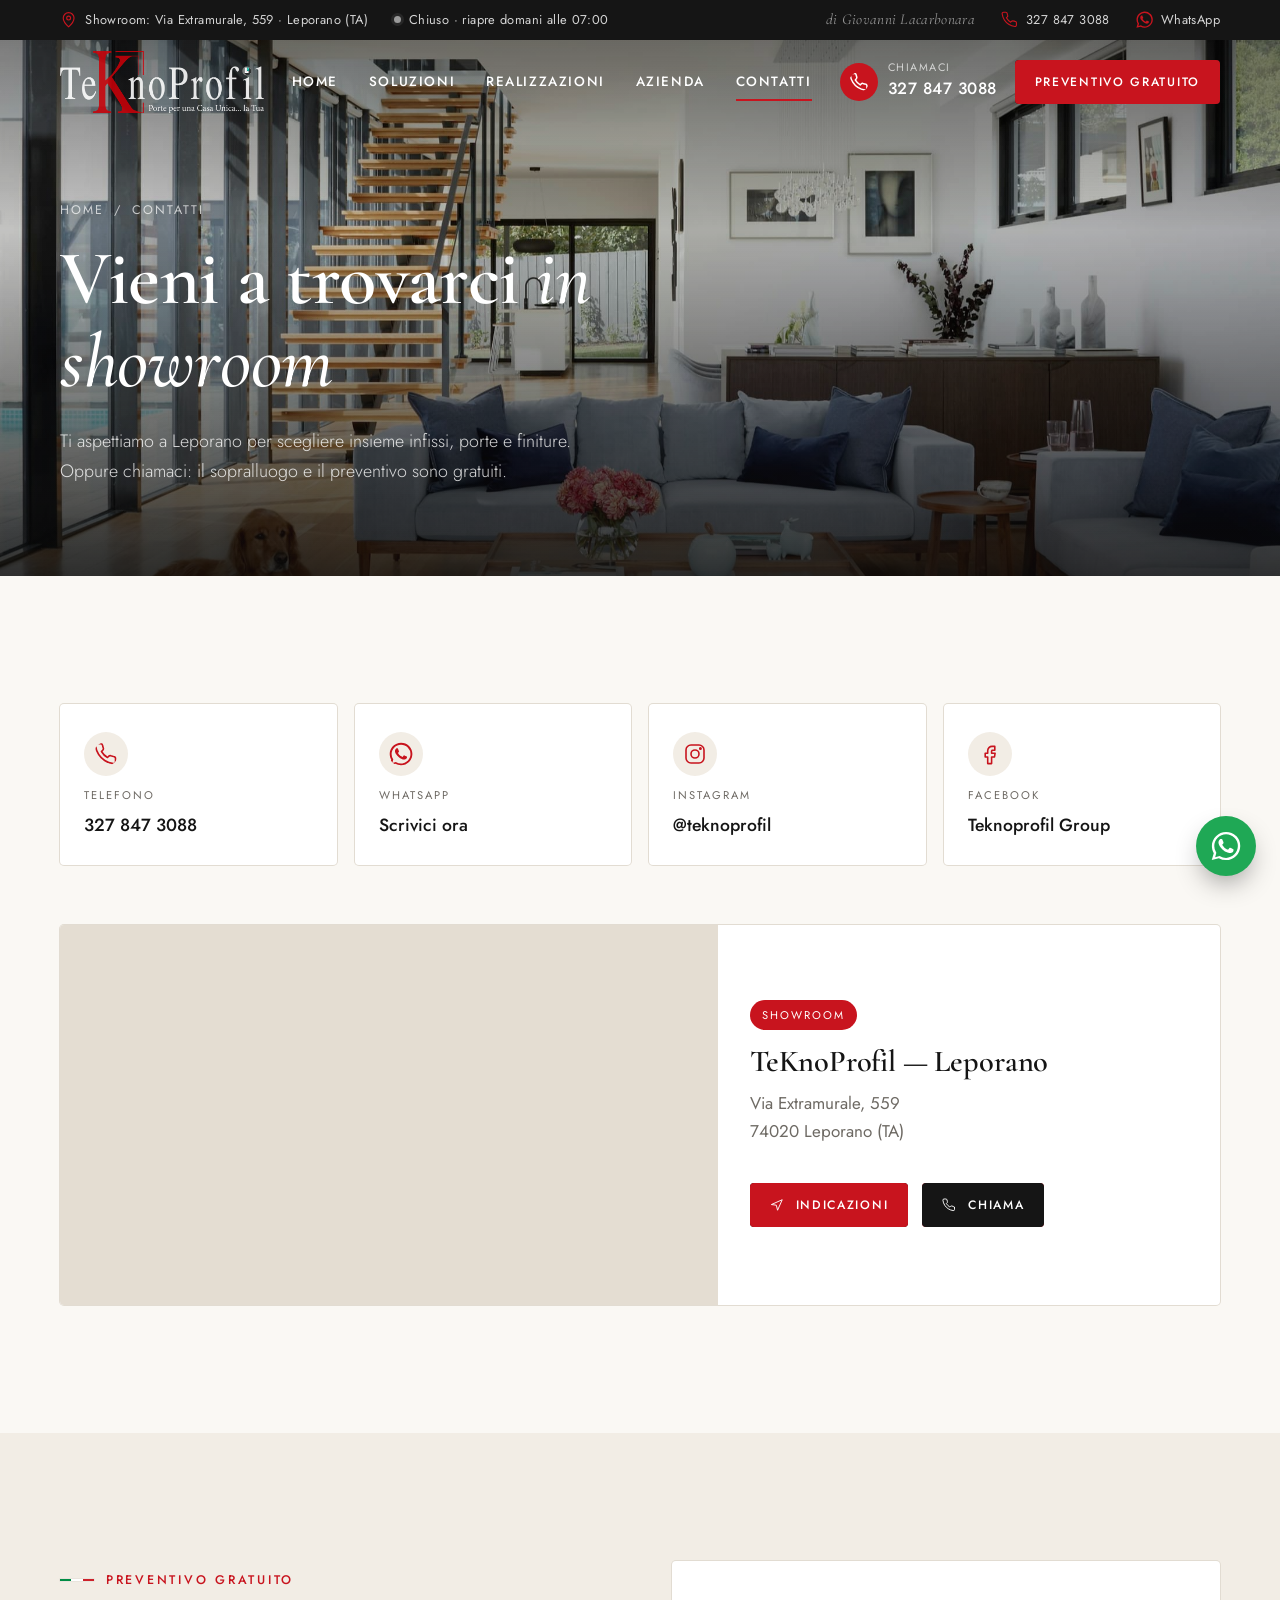
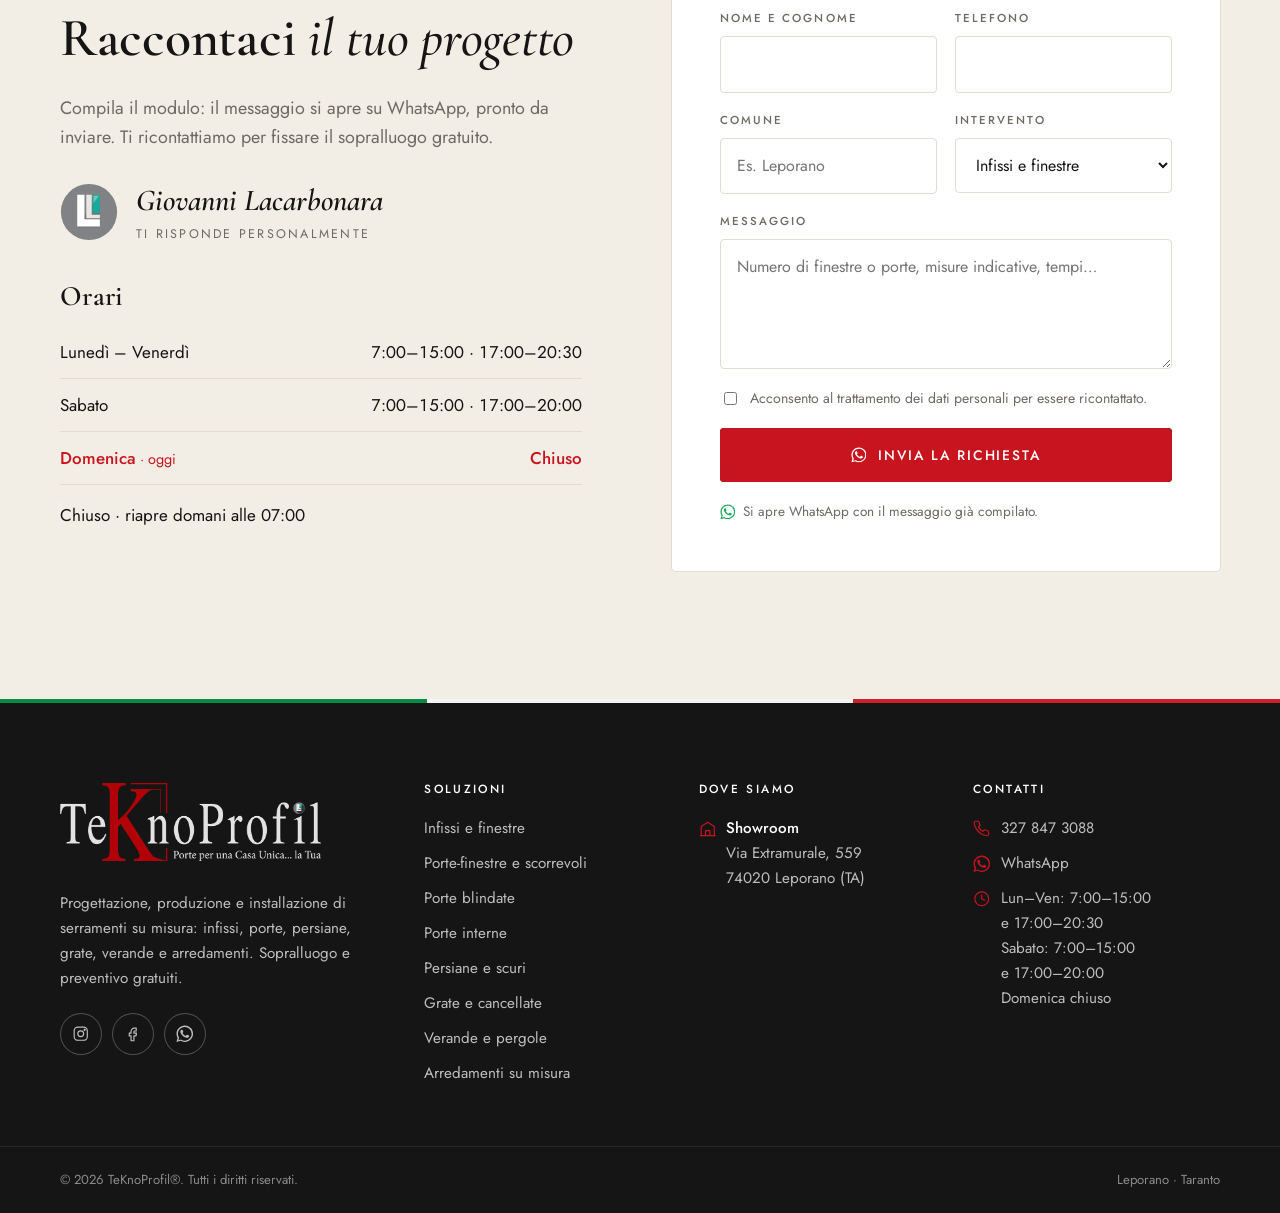
==== commit 5f0efa92: "Nuovo logo TeKnoProfil e rimozione riferimenti LaCarbonaraGiovanni Srl / Pulsano - Logo fornito dal " ====
--- a/contatti.html
+++ b/contatti.html
@@ -4,13 +4,13 @@
 <meta charset="utf-8">
 <meta name="viewport" content="width=device-width, initial-scale=1, viewport-fit=cover">
 <title>Contatti — Showroom a Leporano (TA) | TeKnoProfil · Giovanni Lacarbonara</title>
-<meta name="description" content="Showroom TeKnoProfil: Via Extramurale 559, 74020 Leporano (TA). Sede e laboratorio: Via la Fosa 11, Pulsano (TA). Tel. e WhatsApp 327 847 3088. Preventivi gratuiti.">
+<meta name="description" content="Showroom TeKnoProfil: Via Extramurale 559, 74020 Leporano (TA). Tel. e WhatsApp 327 847 3088. Preventivi gratuiti.">
 <meta name="theme-color" content="#151515">
 <meta property="og:type" content="website">
 <meta property="og:locale" content="it_IT">
 <meta property="og:site_name" content="TeKnoProfil">
 <meta property="og:title" content="Contatti — Showroom a Leporano (TA) | TeKnoProfil · Giovanni Lacarbonara">
-<meta property="og:description" content="Showroom TeKnoProfil: Via Extramurale 559, 74020 Leporano (TA). Sede e laboratorio: Via la Fosa 11, Pulsano (TA). Tel. e WhatsApp 327 847 3088. Preventivi gratuiti.">
+<meta property="og:description" content="Showroom TeKnoProfil: Via Extramurale 559, 74020 Leporano (TA). Tel. e WhatsApp 327 847 3088. Preventivi gratuiti.">
 <meta property="og:image" content="assets/img/hero-5.jpg">
 <link rel="icon" href="assets/img/favicon.svg" type="image/svg+xml">
 <link rel="preconnect" href="https://fonts.googleapis.com">
@@ -18,14 +18,14 @@
 <link href="https://fonts.googleapis.com/css2?family=Cormorant+Garamond:ital,wght@0,500;0,600;0,700;1,500;1,600&family=Jost:wght@300;400;500;600&display=swap" rel="stylesheet">
 <link rel="stylesheet" href="assets/css/style.css">
 <script>(function(d){d.className+=' js';if(!matchMedia('(prefers-reduced-motion: reduce)').matches)d.className+=' wt-closed'})(document.documentElement)</script>
-<script type="application/ld+json">{"@context":"https://schema.org","@type":"HomeAndConstructionBusiness","name":"TeKnoProfil – LaCarbonaraGiovanni Srl","founder":{"@type":"Person","name":"Giovanni Lacarbonara"},"description":"Progettazione, produzione e installazione di infissi, porte, persiane, grate e arredamenti su misura.","telephone":"+393278473088","image":"assets/img/hero-5.jpg","address":{"@type":"PostalAddress","streetAddress":"Via Extramurale 559","postalCode":"74020","addressLocality":"Leporano","addressRegion":"TA","addressCountry":"IT"},"openingHoursSpecification":[{"@type":"OpeningHoursSpecification","dayOfWeek":["Monday","Tuesday","Wednesday","Thursday","Friday"],"opens":"07:00","closes":"15:00"},{"@type":"OpeningHoursSpecification","dayOfWeek":["Monday","Tuesday","Wednesday","Thursday","Friday"],"opens":"17:00","closes":"20:30"},{"@type":"OpeningHoursSpecification","dayOfWeek":"Saturday","opens":"07:00","closes":"15:00"},{"@type":"OpeningHoursSpecification","dayOfWeek":"Saturday","opens":"17:00","closes":"20:00"}],"aggregateRating":{"@type":"AggregateRating","ratingValue":"4.7","reviewCount":"6"},"sameAs":["https://www.instagram.com/teknoprofil/","https://www.facebook.com/Teknoprofil/"]}</script>
+<script type="application/ld+json">{"@context":"https://schema.org","@type":"HomeAndConstructionBusiness","name":"TeKnoProfil","logo":"assets/img/logo.png","founder":{"@type":"Person","name":"Giovanni Lacarbonara"},"description":"Progettazione, produzione e installazione di infissi, porte, persiane, grate e arredamenti su misura.","telephone":"+393278473088","image":"assets/img/hero-5.jpg","address":{"@type":"PostalAddress","streetAddress":"Via Extramurale 559","postalCode":"74020","addressLocality":"Leporano","addressRegion":"TA","addressCountry":"IT"},"openingHoursSpecification":[{"@type":"OpeningHoursSpecification","dayOfWeek":["Monday","Tuesday","Wednesday","Thursday","Friday"],"opens":"07:00","closes":"15:00"},{"@type":"OpeningHoursSpecification","dayOfWeek":["Monday","Tuesday","Wednesday","Thursday","Friday"],"opens":"17:00","closes":"20:30"},{"@type":"OpeningHoursSpecification","dayOfWeek":"Saturday","opens":"07:00","closes":"15:00"},{"@type":"OpeningHoursSpecification","dayOfWeek":"Saturday","opens":"17:00","closes":"20:00"}],"sameAs":["https://www.instagram.com/teknoprofil/","https://www.facebook.com/Teknoprofil/"]}</script>
 </head>
 <body data-page="contatti.html">
 
 <div class="wt" aria-hidden="true">
   <div class="wt-leaf wt-leaf--l"><span class="wt-handle"></span></div>
   <div class="wt-leaf wt-leaf--r"></div>
-  <div class="wt-brand"><span class="logo"><span class="logo-mark">Te<span class="logo-k">K</span>noProfil</span><span class="logo-tag">Porte per una Casa Unica… la Tua</span></span></div>
+  <div class="wt-brand"><span class="logo"><img class="logo-img" src="assets/img/logo-light.png" alt="TeKnoProfil — Porte per una Casa Unica… la Tua" width="800" height="239"></span></div>
 </div>
 
 <header class="site-top">
@@ -44,7 +44,7 @@
   </div>
   <div class="header">
     <div class="wrap">
-      <a href="index.html" class="logo" aria-label="TeKnoProfil — Home"><span class="logo-mark">Te<span class="logo-k">K</span>noProfil</span><span class="logo-tag">Porte per una Casa Unica… la Tua</span></a>
+      <a href="index.html" class="logo" aria-label="TeKnoProfil — Home"><img class="logo-img logo-img--light" src="assets/img/logo-light.png" alt="TeKnoProfil — Porte per una Casa Unica… la Tua" width="800" height="239"><img class="logo-img logo-img--dark" src="assets/img/logo.png" alt="" width="800" height="239"></a>
       <nav class="nav" aria-label="Menu principale">
         <a href="index.html">Home</a>
         <a href="soluzioni.html">Soluzioni</a>
@@ -63,7 +63,7 @@
 
 <div class="mmenu" role="dialog" aria-label="Menu">
   <div class="mmenu-head">
-    <a href="index.html" class="logo"><span class="logo-mark">Te<span class="logo-k">K</span>noProfil</span><span class="logo-tag">Porte per una Casa Unica… la Tua</span></a>
+    <a href="index.html" class="logo"><img class="logo-img" src="assets/img/logo-light.png" alt="TeKnoProfil — Porte per una Casa Unica… la Tua" width="800" height="239"></a>
     <button class="burger" type="button" data-menu-close aria-label="Chiudi il menu" style="display:inline-flex"><svg class="i" data-i="close"></svg></button>
   </div>
   <nav>
@@ -100,7 +100,7 @@
         <a class="ccard" href="https://www.facebook.com/Teknoprofil/" target="_blank" rel="noopener" data-reveal data-delay="3"><svg class="i" data-i="facebook"></svg><small>Facebook</small><b>Teknoprofil Group</b></a>
       </div>
 
-      <div class="contact-grid">
+      <div class="contact-grid contact-grid--single">
         <article class="place" id="showroom" data-reveal>
           <div class="place-map"><iframe title="Mappa showroom TeKnoProfil Leporano" src="https://maps.google.com/maps?q=Via%20Extramurale%20559%2C%2074020%20Leporano%20TA&z=16&output=embed" loading="lazy" referrerpolicy="no-referrer-when-downgrade"></iframe></div>
           <div class="place-body">
@@ -110,18 +110,6 @@
             <div class="btn-row">
               <a class="btn btn--sm" href="https://www.google.com/maps/dir/?api=1&destination=Via%20Extramurale%20559%2C%2074020%20Leporano%20TA" target="_blank" rel="noopener"><svg class="i" data-i="nav"></svg> Indicazioni</a>
               <a class="btn btn--sm btn--dark" href="tel:+393278473088"><svg class="i" data-i="phone"></svg> Chiama</a>
-            </div>
-          </div>
-        </article>
-        <article class="place" id="laboratorio" data-reveal data-delay="1">
-          <div class="place-map"><iframe title="Mappa sede LaCarbonaraGiovanni Srl Pulsano" src="https://maps.google.com/maps?q=Lacarbonaragiovanni%20Srl%2C%20Via%20la%20Fosa%2011%2C%2074026%20Pulsano%20TA&z=16&output=embed" loading="lazy" referrerpolicy="no-referrer-when-downgrade"></iframe></div>
-          <div class="place-body">
-            <span class="place-label place-label--dark">Sede e laboratorio</span>
-            <h3>LaCarbonaraGiovanni Srl — Pulsano</h3>
-            <address>Via la Fosa, 11<br>74026 Pulsano (TA)</address>
-            <div class="btn-row">
-              <a class="btn btn--sm" href="https://maps.app.goo.gl/sTUHsdNEPyLSbKh97" target="_blank" rel="noopener"><svg class="i" data-i="nav"></svg> Indicazioni</a>
-              <a class="btn btn--sm btn--dark" href="https://wa.me/393278473088" target="_blank" rel="noopener"><svg class="i" data-i="whatsapp"></svg> WhatsApp</a>
             </div>
           </div>
         </article>
@@ -167,9 +155,8 @@
   <div class="tricolor"></div>
   <div class="wrap footer-top">
     <div class="footer-brand">
-      <a href="index.html" class="logo"><span class="logo-mark">Te<span class="logo-k">K</span>noProfil</span><span class="logo-tag">Porte per una Casa Unica… la Tua</span></a>
+      <a href="index.html" class="logo"><img class="logo-img" src="assets/img/logo-light.png" alt="TeKnoProfil — Porte per una Casa Unica… la Tua" width="800" height="239"></a>
       <p>Progettazione, produzione e installazione di serramenti su misura: infissi, porte, persiane, grate, verande e arredamenti. Sopralluogo e preventivo gratuiti.</p>
-      <div class="lcg"><svg class="lcg-mark" viewBox="0 0 64 64" width="46" height="46" aria-hidden="true"><circle cx="32" cy="32" r="31" fill="#808285"/><path d="M44 13v36H19v-3l25-33z" fill="#000" opacity=".12"/><path d="M19 13h8v27h17v8H19z" fill="#fff"/><path d="M29 13h6v22h9v4H29z" fill="#e6e6e6"/><path d="M36 13h8v20h-8z" fill="#17a99b"/><path d="M37 14h6l-6 8z" fill="#fff" opacity=".35"/></svg><div><b>LaCarbonaraGiovanni Srl</b><span>Serramenti · Titolare Giovanni Lacarbonara</span></div></div>
       <div class="social">
         <a href="https://www.instagram.com/teknoprofil/" target="_blank" rel="noopener" aria-label="Instagram"><svg class="i" data-i="instagram"></svg></a>
         <a href="https://www.facebook.com/Teknoprofil/" target="_blank" rel="noopener" aria-label="Facebook"><svg class="i" data-i="facebook"></svg></a>
@@ -193,7 +180,6 @@
       <h4>Dove siamo</h4>
       <ul>
         <li><svg class="i" data-i="showroom"></svg><a href="contatti.html#showroom"><b style="color:#fff;font-weight:500">Showroom</b><br>Via Extramurale, 559<br>74020 Leporano (TA)</a></li>
-        <li><svg class="i" data-i="factory"></svg><a href="contatti.html#laboratorio"><b style="color:#fff;font-weight:500">Sede e laboratorio</b><br>Via la Fosa, 11<br>74026 Pulsano (TA)</a></li>
       </ul>
     </div>
     <div>
@@ -207,8 +193,8 @@
   </div>
   <div class="footer-bottom">
     <div class="wrap">
-      <span>© <span data-year>2026</span> LaCarbonaraGiovanni Srl — TeKnoProfil®. Tutti i diritti riservati.</span>
-      <span>Leporano · Pulsano · Taranto</span>
+      <span>© <span data-year>2026</span> TeKnoProfil®. Tutti i diritti riservati.</span>
+      <span>Leporano · Taranto</span>
     </div>
   </div>
 </footer>
--- a/assets/css/style.css
+++ b/assets/css/style.css
@@ -1,5 +1,5 @@
 /* ==========================================================================
-   TeKnoProfil — LaCarbonaraGiovanni Srl
+   TeKnoProfil
    Charte : noir / rouge TeKnoProfil / crème, accents tricolores
    ========================================================================== */
 
@@ -85,23 +85,9 @@
 .title-rule { display: block; width: 46px; height: 2px; background: var(--red); margin: 18px auto 0; }
 
 /* ---------- Logo ---------- */
-.logo { display: inline-flex; flex-direction: column; line-height: 1; color: var(--ink); }
-.logo-mark {
-  font-family: var(--f-display); font-weight: 600; font-size: 31px; letter-spacing: -.01em;
-  display: inline-flex; align-items: flex-end; white-space: nowrap;
-}
-.logo-k {
-  position: relative; color: var(--red); font-size: 1.5em; line-height: .72; margin: 0 .015em 0 .03em;
-  font-weight: 600;
-}
-.logo-k::before {
-  content: ""; position: absolute; left: -.13em; top: -.13em; width: .62em; height: .55em;
-  border-top: 2px solid var(--red); border-left: 2px solid var(--red);
-}
-.logo-tag {
-  font-family: var(--f-display); font-style: italic; font-size: 12.5px; letter-spacing: .02em;
-  margin: 5px 0 0 1.95em; color: var(--muted); white-space: nowrap;
-}
+.logo { display: inline-flex; align-items: center; line-height: 0; }
+.logo-img { display: block; height: 62px; width: auto; }
+.logo-img--dark { display: none; }
 
 /* ---------- Buttons : "anta" — le due ante si aprono al passaggio ---------- */
 .btn {
@@ -173,11 +159,9 @@
 
 .header { height: var(--hh); transition: background .4s, box-shadow .4s, color .4s; color: #fff; }
 .header .wrap { height: 100%; display: flex; align-items: center; justify-content: space-between; gap: 28px; }
-.header .logo { color: #fff; }
-.header .logo-tag { color: rgba(255,255,255,.75); }
 .site-top.is-solid .header { background: rgba(250,248,244,.97); color: var(--ink); box-shadow: 0 1px 0 var(--line), 0 10px 30px -20px rgba(0,0,0,.4); backdrop-filter: blur(10px); }
-.site-top.is-solid .header .logo { color: var(--ink); }
-.site-top.is-solid .header .logo-tag { color: var(--muted); }
+.site-top.is-solid .header .logo-img--light { display: none; }
+.site-top.is-solid .header .logo-img--dark { display: block; }
 .site-top.is-scrolled { transform: translateY(calc(-1 * var(--tb))); }
 
 .nav { display: flex; align-items: center; gap: clamp(18px, 2.4vw, 36px); }
@@ -207,8 +191,6 @@
 }
 .mmenu.is-open { clip-path: inset(0 0 0 0); visibility: visible; transition: clip-path .7s var(--ease), visibility 0s; }
 .mmenu-head { display: flex; justify-content: space-between; align-items: center; }
-.mmenu-head .logo { color: #fff; }
-.mmenu-head .logo-tag { color: rgba(255,255,255,.6); }
 .mmenu nav { display: flex; flex-direction: column; margin: auto 0; }
 .mmenu nav a {
   font-family: var(--f-display); font-size: 2.4rem; font-weight: 500; padding: 8px 0;
@@ -492,6 +474,11 @@
 .place h3 { font-size: 1.9rem; margin-bottom: 4px; }
 .place address { font-style: normal; color: var(--muted); margin-bottom: 18px; }
 .place .btn-row { margin-top: auto; }
+.contact-grid--single { grid-template-columns: 1fr; }
+.contact-grid--single .place { flex-direction: row; }
+.contact-grid--single .place-map { flex: 1.5; aspect-ratio: auto; min-height: 380px; }
+.contact-grid--single .place-body { flex: 1; justify-content: center; }
+.contact-grid--single .place .btn-row { margin-top: 14px; }
 
 .contact-cards { display: grid; grid-template-columns: repeat(4, 1fr); gap: 18px; margin-bottom: 60px; }
 .ccard { display: flex; flex-direction: column; gap: 10px; padding: 28px 24px; background: #fff; border-radius: var(--radius); box-shadow: 0 0 0 1px var(--line); transition: transform .45s var(--ease), box-shadow .45s; }
@@ -527,17 +514,13 @@
 /* ---------- Footer ---------- */
 .footer { background: var(--ink); color: rgba(255,255,255,.72); font-size: .95rem; }
 .footer-top { display: grid; grid-template-columns: 1.4fr 1fr 1fr 1.1fr; gap: 50px; padding-top: 80px; padding-bottom: 60px; }
-.footer .logo { color: #fff; }
-.footer .logo-tag { color: rgba(255,255,255,.55); }
+.footer .logo-img { height: 78px; }
 .footer h4 { font-family: var(--f-text); font-size: .74rem; letter-spacing: .2em; text-transform: uppercase; color: #fff; font-weight: 500; margin-bottom: 20px; }
 .footer ul { list-style: none; padding: 0; margin: 0; display: grid; gap: 10px; }
 .footer a:hover { color: #fff; }
 .footer li { display: flex; gap: 10px; align-items: flex-start; }
 .footer li .i { color: var(--red); margin-top: 4px; }
 .footer-brand p { margin: 22px 0; max-width: 34ch; }
-.lcg { display: flex; align-items: center; gap: 12px; padding-top: 20px; border-top: 1px solid rgba(255,255,255,.1); }
-.lcg b { display: block; color: #fff; font-family: var(--f-display); font-size: 1.15rem; font-weight: 600; }
-.lcg span { font-size: .8rem; }
 .social { display: flex; gap: 10px; margin-top: 22px; }
 .social a { width: 42px; height: 42px; border-radius: 50%; display: grid; place-items: center; box-shadow: inset 0 0 0 1px rgba(255,255,255,.25); transition: background .3s, box-shadow .3s; }
 .social a:hover { background: var(--red); box-shadow: none; }
@@ -602,9 +585,7 @@
   position: absolute; inset: 0; display: grid; place-items: center; z-index: 2; color: #fff;
   opacity: 0; transition: opacity .3s ease;
 }
-.wt-brand .logo { color: #fff; align-items: center; }
-.wt-brand .logo-mark { font-size: clamp(34px, 5vw, 56px); }
-.wt-brand .logo-tag { color: rgba(255,255,255,.6); margin-left: 0; font-size: clamp(13px, 1.3vw, 16px); }
+.wt-brand .logo-img { height: clamp(80px, 13vw, 160px); max-width: 86vw; object-fit: contain; }
 
 /* stato chiuso (in uscita / prima dell'apertura) */
 .wt-closed .wt, .wt-leave .wt { pointer-events: all; }
@@ -644,9 +625,10 @@
   .topbar { display: none; }
   .nav, .header-phone { display: none; }
   .burger { display: inline-flex; }
-  .logo-mark { font-size: 26px; }
-  .logo-tag { font-size: 11px; }
+  .logo-img { height: 50px; }
   .split, .band-inner, .contact-grid { grid-template-columns: 1fr; }
+  .contact-grid--single .place { flex-direction: column; }
+  .contact-grid--single .place-map { flex: none; aspect-ratio: 16 / 10; min-height: 0; }
   .split--rev .split-media { order: 0; }
   .media-badge { right: 12px; bottom: 12px; padding: 16px 18px; }
   .media-badge b { font-size: 2rem; }
